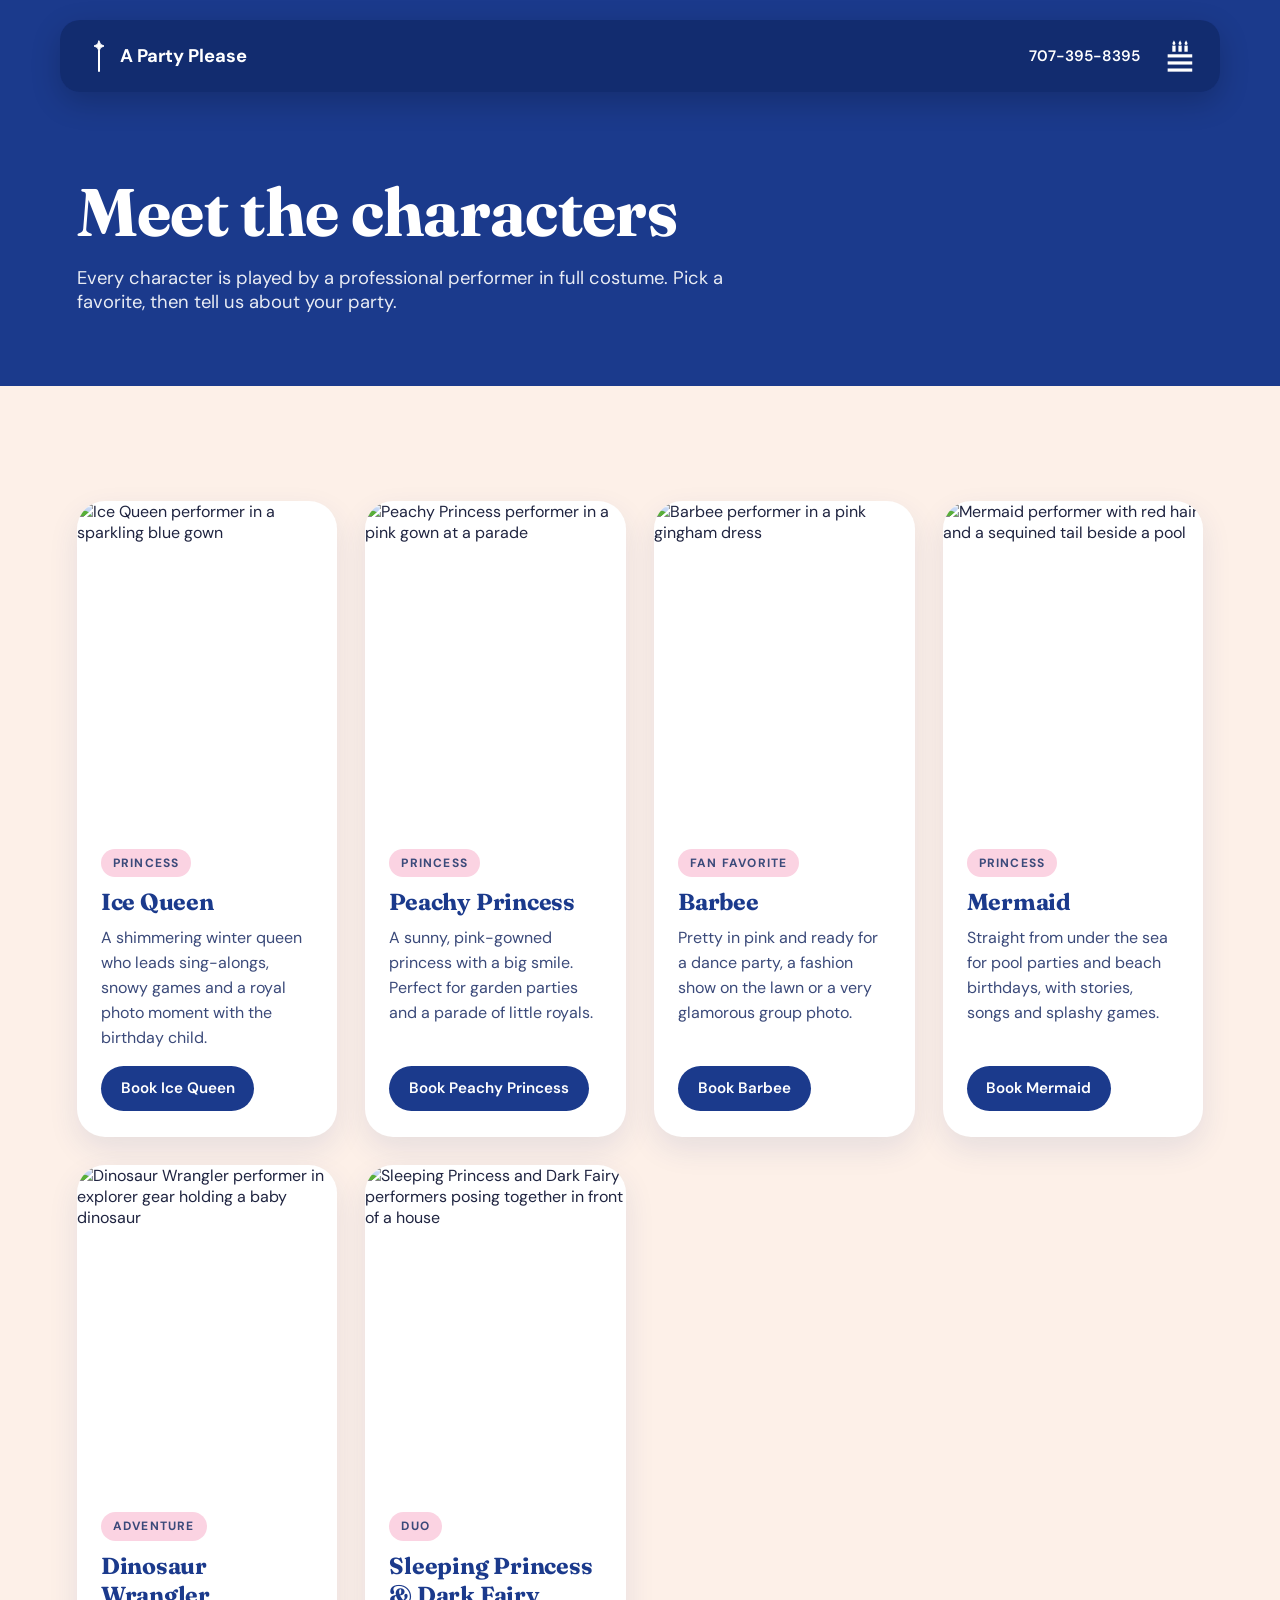
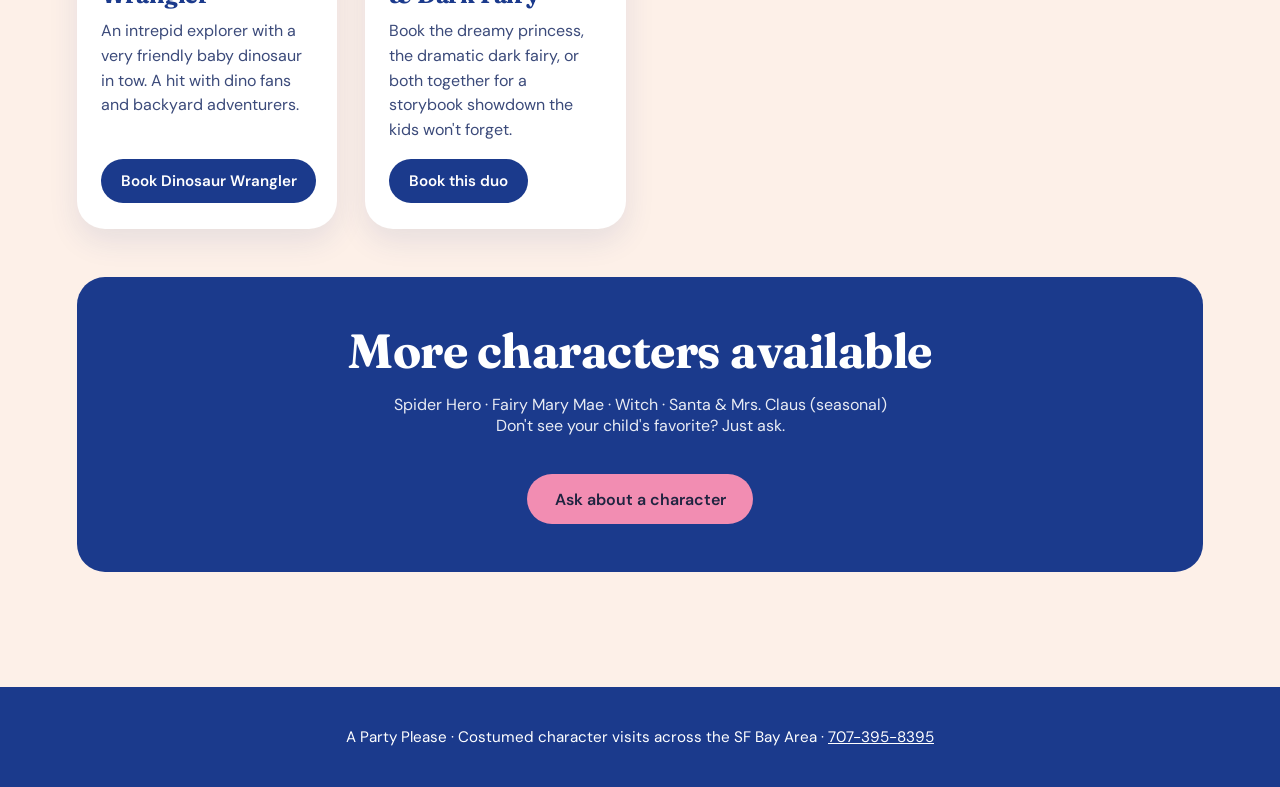
==== characters.html @ 885a1398 "Rename preview-characters.html to characters.html" ====
<!doctype html><html lang="en"><head><meta charset="utf-8"><meta name="viewport" content="width=device-width,initial-scale=1">
<title>A Party Please — Characters (preview)</title>
<link rel="preconnect" href="https://fonts.googleapis.com"><link rel="preconnect" href="https://fonts.gstatic.com" crossorigin>
<link href="https://fonts.googleapis.com/css2?family=DM+Sans:wght@400;500;600;700&family=Fraunces:ital,opsz,wght@0,9..144,600;0,9..144,700;1,9..144,600&display=swap" rel="stylesheet">
<style>
*,*::before,*::after{box-sizing:border-box}
body{margin:0;font-family:"DM Sans",system-ui,sans-serif;color:#1f2440;background:#FDF0E8;-webkit-font-smoothing:antialiased}
h1,h2,h3{font-family:"Fraunces",Georgia,serif;font-weight:700;letter-spacing:-.01em}
img{max-width:100%;height:auto}
a{color:inherit}
.has-text-align-center{text-align:center}
.alignwide{max-width:1200px;margin-left:auto;margin-right:auto}
.apl-section>*:not(.alignwide),.apl-page-hero>*{max-width:1200px;margin-left:auto;margin-right:auto}
.apl-section>.has-text-align-center{max-width:760px}
.wp-block-cover{position:relative;display:flex;overflow:hidden}
.wp-block-cover__image-background{position:absolute;inset:0;width:100%;height:100%;object-fit:cover;z-index:0}
.wp-block-cover__background{position:absolute;inset:0;z-index:1}
.wp-block-cover__inner-container{position:relative;z-index:2;width:100%}
.wp-block-columns{display:flex;flex-wrap:nowrap;gap:2em}
.wp-block-column{flex:1 1 0;min-width:0}
@media(max-width:781px){.wp-block-columns{flex-wrap:wrap}.wp-block-column{flex-basis:100%}}
.wp-block-buttons{display:flex;flex-wrap:wrap;gap:.6em}
.wp-block-button__link{display:inline-block}
figure{margin:0}
/* preview-only header, mimics the site's floating Extendable header */
.pv-header{position:fixed;top:20px;left:50%;transform:translateX(-50%);width:min(1160px,calc(100% - 32px));z-index:50;display:flex;align-items:center;gap:16px;padding:12px 16px 12px 28px;border-radius:20px;background:rgba(18,42,107,.86);backdrop-filter:blur(10px);color:#fff;box-shadow:0 10px 30px rgba(0,0,0,.2)}
.pv-logo{display:flex;align-items:center;gap:10px;font-weight:700;font-size:1.15rem;text-decoration:none;margin-right:auto}
.pv-phone{font-weight:600;text-decoration:none;font-size:.95rem}
@media(max-width:560px){.pv-phone{display:none}}
.wp-block-navigation__responsive-container-open{border:0;cursor:pointer;display:grid;place-items:center}
.wp-block-navigation__responsive-container{display:none;position:fixed;inset:0;z-index:100;padding:32px}
.wp-block-navigation__responsive-container.is-menu-open{display:flex;flex-direction:column;align-items:center;justify-content:center;gap:4px}
.wp-block-navigation-item__content{color:#fff;text-decoration:none}
.pv-close{position:absolute;top:28px;right:28px;background:none;border:0;color:#fff;font-size:2rem;cursor:pointer}
.pv-footer{background:#1B3A8C;color:#fff;padding:40px 24px;text-align:center;font-size:.95rem}
.pv-footer a{color:#fff}

/* =========================================================
   A Party Please — custom styles
   Paste into: Appearance → Editor → Styles (half-moon icon)
   → ⋮ menu → Additional CSS. Replace anything already there.
   ========================================================= */

:root {
  /* Six-color palette: navy + cream foundation, pink = party, gold = sparkle */
  --apl-navy: #1B3A8C;        /* brand: headings, primary buttons, strip, menu */
  --apl-navy-dark: #122A6B;   /* deep: header bar, footer, hero overlay */
  --apl-cream: #FDF0E8;       /* base background */
  --apl-blush: #FBD3E2;       /* soft: alternate sections, tags */
  --apl-pink: #F28DB2;        /* accent: Book buttons, hero italic, hover */
  --apl-gold: #FFC94D;        /* sparkle only: eyebrow, ✦ marks, focus ring */
  /* Text */
  --apl-ink: #1F2440;         /* dark text on pink buttons */
  --apl-text: #3B4A7A;        /* all body text */
  --apl-radius: 28px;
}

html { scroll-behavior: smooth; }
[id] { scroll-margin-top: 120px; }   /* anchors land below the floating header */

/* ---------- Header bar: deep navy instead of the theme's brown-black glass ---------- */
header .ext-header-glass,
header .ext-header--dark {
  background-color: rgba(18, 42, 107, .86) !important;
}

/* ---------- Cake hamburger menu (simple white cake: 3 candles + 3 bars) ---------- */
.wp-block-navigation__responsive-container-open {
  width: 48px;
  height: 48px;
  padding: 0;
  border-radius: 14px;
  background: url("data:image/svg+xml,%3Csvg xmlns='http://www.w3.org/2000/svg' viewBox='100 58 230 278' fill='%23fff'%3E%3Cpath d='M165.5 68C169.5 78 177.5 86 177.5 95A12 12 0 0 1 153.5 95C153.5 86 161.5 78 165.5 68Z'/%3E%3Cpath d='M215.5 68C219.5 78 227.5 86 227.5 95A12 12 0 0 1 203.5 95C203.5 86 211.5 78 215.5 68Z'/%3E%3Cpath d='M264.5 68C268.5 78 276.5 86 276.5 95A12 12 0 0 1 252.5 95C252.5 86 260.5 78 264.5 68Z'/%3E%3Crect x='152' y='112' width='27' height='50'/%3E%3Crect x='202' y='112' width='27' height='50'/%3E%3Crect x='251' y='112' width='27' height='50'/%3E%3Crect x='114' y='183' width='201' height='26'/%3E%3Crect x='114' y='241' width='201' height='26'/%3E%3Crect x='114' y='299' width='201' height='26'/%3E%3C/svg%3E") center / 34px 34px no-repeat;
  transition: transform .2s ease;
}
.wp-block-navigation__responsive-container-open svg { opacity: 0; }
.wp-block-navigation__responsive-container-open:hover,
.wp-block-navigation__responsive-container-open:focus-visible { transform: rotate(-6deg) scale(1.08); }
.wp-block-navigation__responsive-container-open:focus-visible { outline: 2px solid var(--apl-gold); outline-offset: 3px; }

/* Full-screen menu once the cake is tapped */
.wp-block-navigation__responsive-container.is-menu-open {
  background: var(--apl-navy) !important;
  color: #fff !important;
}
.wp-block-navigation__responsive-container.is-menu-open .wp-block-navigation-item__content {
  font-size: clamp(1.6rem, 5vw, 2.4rem);
  font-weight: 700;
  padding: .3em 0;
}
.wp-block-navigation__responsive-container.is-menu-open .wp-block-navigation-item__content:hover { color: var(--apl-gold); }

/* ---------- Buttons ---------- */
.apl-btn .wp-block-button__link,
.apl-btn-ghost .wp-block-button__link {
  border-radius: 999px;
  padding: .9em 1.7em;
  font-weight: 600;
  text-decoration: none;
  transition: transform .15s ease, background-color .15s ease;
}
.apl-btn .wp-block-button__link { background: var(--apl-pink); color: var(--apl-ink); }
.apl-btn .wp-block-button__link:hover { background: #f7a8c4; transform: translateY(-2px); }
.apl-btn-ghost .wp-block-button__link { background: transparent; color: #fff; border: 2px solid rgba(255,255,255,.85); }
.apl-btn-ghost .wp-block-button__link:hover { background: rgba(255,255,255,.14); transform: translateY(-2px); }
.apl-btn--navy .wp-block-button__link { background: var(--apl-navy); color: #fff; }
.apl-btn--navy .wp-block-button__link:hover { background: var(--apl-navy-dark); }
.apl-btn--navy .wp-block-button__link:focus-visible,
.apl-btn .wp-block-button__link:focus-visible { outline: 2px solid var(--apl-gold); outline-offset: 3px; }

/* ---------- Hero: Ice Queen photo behind the landing text ---------- */
.wp-block-cover.apl-hero {
  min-height: 100vh;
  min-height: 100svh;
  padding: 150px clamp(20px, 6vw, 88px) 72px;
  align-items: flex-end;
}
.wp-block-cover.apl-hero .wp-block-cover__image-background { object-position: 62% 22%; }
.wp-block-cover.apl-hero .wp-block-cover__background {
  opacity: 1 !important;
  background: linear-gradient(100deg, rgba(18,42,107,.88) 0%, rgba(18,42,107,.62) 38%, rgba(18,42,107,.05) 72%),
              linear-gradient(0deg, rgba(18,42,107,.55) 0%, rgba(18,42,107,0) 45%) !important;
}
.apl-hero .wp-block-cover__inner-container { max-width: 620px; margin: 0 !important; color: #fff; }
.apl-hero .apl-eyebrow {
  display: inline-block;
  font-size: .85rem;
  font-weight: 700;
  letter-spacing: .14em;
  text-transform: uppercase;
  color: var(--apl-gold);
  margin: 0 0 1rem;
}
.apl-hero h1 {
  color: #fff;
  font-size: clamp(2.5rem, 6.4vw, 4.8rem);
  line-height: 1.02;
  margin: 0 0 1.2rem;
  text-wrap: balance;
}
.apl-hero h1 em { font-style: italic; color: var(--apl-pink); }
.apl-hero p.apl-lede { font-size: clamp(1.05rem, 1.6vw, 1.25rem); line-height: 1.55; color: rgba(255,255,255,.92); max-width: 34em; margin: 0 0 2rem; }
.apl-hero .wp-block-buttons { gap: 12px; }

@media (max-width: 700px) {
  .wp-block-cover.apl-hero { padding-top: 120px; }
  .wp-block-cover.apl-hero .wp-block-cover__image-background { object-position: 60% 15%; }
  .wp-block-cover.apl-hero .wp-block-cover__background {
    background: linear-gradient(0deg, rgba(18,42,107,.94) 0%, rgba(18,42,107,.7) 42%, rgba(18,42,107,.05) 75%) !important;
  }
}

/* ---------- Trust strip ---------- */
.apl-strip { background: var(--apl-navy); color: #fff; padding: 22px clamp(20px, 6vw, 88px) !important; margin-top: 0 !important; }
.apl-strip .wp-block-columns { margin: 0; gap: 12px 32px; }
.apl-strip p { margin: 0; font-weight: 600; font-size: .98rem; text-align: center; }
.apl-strip p::before { content: "✦ "; color: var(--apl-gold); }

/* ---------- Generic sections ---------- */
.apl-section { padding: clamp(64px, 9vw, 120px) clamp(20px, 6vw, 88px) !important; margin-top: 0 !important; }
.apl-section--cream { background: var(--apl-cream); }
.apl-section--peach,
.apl-section--blush { background: var(--apl-blush); }   /* --peach kept as an alias so existing pages still work */
.apl-section h2 { color: var(--apl-navy); font-size: clamp(2rem, 4vw, 3rem); line-height: 1.1; margin: 0 0 .6rem; }
.apl-section .apl-sub { color: var(--apl-text); font-size: 1.1rem; max-width: 40em; margin: 0 auto 2.6rem; }

/* ---------- Featured characters (home) ---------- */
.apl-featured.wp-block-columns { gap: 20px; }
.apl-featured .wp-block-image { margin: 0; }
.apl-featured .wp-block-image img {
  width: 100%;
  aspect-ratio: 3 / 4;
  object-fit: cover;
  border-radius: var(--apl-radius);
  box-shadow: 0 12px 30px rgba(27,58,140,.14);
  transition: transform .25s ease;
}
.apl-featured .wp-block-image a:hover img { transform: translateY(-6px) rotate(-1deg); }
.apl-featured figcaption { text-align: center; font-weight: 700; color: var(--apl-navy); margin-top: .7rem; font-size: 1.05rem; }

/* ---------- How it works ---------- */
.apl-steps.wp-block-columns { gap: 20px; }
.apl-step {
  background: #fff;
  border-top: 5px solid var(--apl-pink);
  border-radius: var(--apl-radius);
  padding: 32px 28px !important;
  box-shadow: 0 12px 30px rgba(27,58,140,.08);
}
.apl-step .apl-num {
  width: 46px; height: 46px; border-radius: 50%;
  display: grid; place-items: center;
  background: var(--apl-navy); color: #fff; font-weight: 700; font-size: 1.1rem;
  margin: 0 0 1rem;
}
.apl-step h3 { color: var(--apl-navy); font-size: 1.35rem; margin: 0 0 .5rem; }
.apl-step p { margin: 0; color: var(--apl-text); line-height: 1.55; }

/* ---------- Booking section ---------- */
.apl-book-card { background: #fff; border-radius: var(--apl-radius); padding: clamp(28px, 5vw, 56px) !important; max-width: 760px; margin-left: auto !important; margin-right: auto !important; box-shadow: 0 16px 40px rgba(27,58,140,.1); }
.apl-book-card .wpforms-container { margin: 0; }
.apl-contact-line { text-align: center; color: var(--apl-text); }
.apl-contact-line a { color: var(--apl-navy); font-weight: 700; }

/* ---------- Characters page ---------- */
.apl-page-hero { background: var(--apl-navy); color: #fff; padding: 170px clamp(20px, 6vw, 88px) 72px !important; margin-top: 0 !important; }
.apl-page-hero h1 { color: #fff; font-size: clamp(2.4rem, 6vw, 4.2rem); margin: 0 0 .8rem; }
.apl-page-hero p { color: rgba(255,255,255,.9); font-size: 1.15rem; max-width: 36em; margin: 0; }

.apl-chars.wp-block-group { display: grid !important; grid-template-columns: repeat(auto-fill, minmax(260px, 1fr)); gap: 28px; }
.apl-chars > * { margin: 0 !important; }
.apl-card { background: #fff; border-radius: var(--apl-radius); overflow: hidden; box-shadow: 0 12px 30px rgba(27,58,140,.1); display: flex; flex-direction: column; padding: 0 !important; }
.apl-card .wp-block-image { margin: 0; }
.apl-card .wp-block-image img { width: 100%; aspect-ratio: 4 / 5; object-fit: cover; display: block; }
.apl-card-body { padding: 22px 24px 26px !important; display: flex; flex-direction: column; gap: 10px; flex: 1; }
.apl-card-body > * { margin: 0 !important; }
.apl-card h3 { color: var(--apl-navy); font-size: 1.45rem; }
.apl-card p { color: var(--apl-text); line-height: 1.55; }
.apl-card .wp-block-buttons { margin-top: auto !important; padding-top: 6px; }

/* One tag style for every category; the word itself tells them apart */
.apl-tag { display: inline-block; align-self: flex-start; font-size: .75rem !important; font-weight: 700; letter-spacing: .1em; text-transform: uppercase; padding: 5px 12px; border-radius: 999px; background: var(--apl-blush); color: var(--apl-navy); }

.apl-more { background: var(--apl-navy); color: #fff; border-radius: var(--apl-radius); padding: clamp(28px, 5vw, 48px) !important; text-align: center; }
.apl-more h2 { color: #fff; }
.apl-more p { color: rgba(255,255,255,.9); }

/* Respect reduced-motion settings */
@media (prefers-reduced-motion: reduce) {
  * { transition: none !important; animation: none !important; scroll-behavior: auto !important; }
}

/* ---------- Small-screen tweaks ---------- */
.apl-btns-center { justify-content: center; margin-top: 2.4rem; }
@media (max-width: 781px) {
  .apl-featured.wp-block-columns { flex-wrap: wrap !important; }
  .apl-featured .wp-block-column { flex-basis: calc(50% - 10px) !important; flex-grow: 0; }
  .apl-strip .wp-block-column { flex-basis: 100% !important; }
}
.apl-card .wp-block-button__link { white-space: nowrap; padding: .8em 1.3em; font-size: .95rem; }
.apl-more { margin-top: 48px !important; }
</style></head><body>
<header class="pv-header"><a class="pv-logo" href="preview-home.html"><svg width="22" height="34" viewBox="0 0 22 34" fill="none" stroke="#fff" stroke-width="2" stroke-linecap="round"><path d="M11 12v20"/><path d="M11 2l1.6 3.4L16 7l-3.4 1.6L11 12 9.4 8.6 6 7l3.4-1.6z" fill="#fff" stroke-width="1"/></svg>A Party Please</a><a class="pv-phone" href="tel:+17073958395">707-395-8395</a>
<button class="wp-block-navigation__responsive-container-open" aria-label="Open menu" onclick="document.getElementById('menu').classList.add('is-menu-open')"><svg width="24" height="24" viewBox="0 0 24 24"></svg></button></header>
<div id="menu" class="wp-block-navigation__responsive-container" role="dialog" aria-label="Menu"><button class="pv-close" aria-label="Close menu" onclick="document.getElementById('menu').classList.remove('is-menu-open')">✕</button>
<a class="wp-block-navigation-item__content" href="preview-home.html">Home</a><a class="wp-block-navigation-item__content" href="preview-characters.html">Characters</a><a class="wp-block-navigation-item__content" href="preview-home.html#how-it-works">How It Works</a><a class="wp-block-navigation-item__content" href="preview-home.html#book">Book Now</a></div>
<main>
<!-- wp:group {"align":"full","className":"apl-page-hero","layout":{"type":"constrained"}} -->
<div class="wp-block-group alignfull apl-page-hero"><!-- wp:heading {"level":1,"align":"wide"} -->
<h1 class="wp-block-heading alignwide">Meet the characters</h1>
<!-- /wp:heading -->

<!-- wp:paragraph {"align":"left"} -->
<p class="has-text-align-left">Every character is played by a professional performer in full costume. Pick a favorite, then tell us about your party.</p>
<!-- /wp:paragraph --></div>
<!-- /wp:group -->

<!-- wp:group {"align":"full","className":"apl-section apl-section--cream","layout":{"type":"constrained"}} -->
<div class="wp-block-group alignfull apl-section apl-section--cream"><!-- wp:group {"align":"wide","className":"apl-chars"} -->
<div class="wp-block-group alignwide apl-chars"><!-- wp:group {"className":"apl-card"} -->
<div class="wp-block-group apl-card"><!-- wp:image {"sizeSlug":"large","linkDestination":"none"} -->
<figure class="wp-block-image size-large"><img src="https://apartyplease.com/wp-content/uploads/2026/09/0851F627-E769-412A-8A32-ADDC3B7867D4-731x1024.jpg" alt="Ice Queen performer in a sparkling blue gown"/></figure>
<!-- /wp:image -->

<!-- wp:group {"className":"apl-card-body"} -->
<div class="wp-block-group apl-card-body"><!-- wp:paragraph {"className":"apl-tag apl-tag--princess"} -->
<p class="apl-tag apl-tag--princess">Princess</p>
<!-- /wp:paragraph -->

<!-- wp:heading {"level":3} -->
<h3 class="wp-block-heading">Ice Queen</h3>
<!-- /wp:heading -->

<!-- wp:paragraph -->
<p>A shimmering winter queen who leads sing-alongs, snowy games and a royal photo moment with the birthday child.</p>
<!-- /wp:paragraph -->

<!-- wp:buttons -->
<div class="wp-block-buttons"><!-- wp:button {"className":"apl-btn apl-btn--navy"} -->
<div class="wp-block-button apl-btn apl-btn--navy"><a class="wp-block-button__link wp-element-button" href="preview-home.html#book">Book Ice Queen</a></div>
<!-- /wp:button --></div>
<!-- /wp:buttons --></div>
<!-- /wp:group --></div>
<!-- /wp:group -->
<!-- wp:group {"className":"apl-card"} -->
<div class="wp-block-group apl-card"><!-- wp:image {"sizeSlug":"large","linkDestination":"none"} -->
<figure class="wp-block-image size-large"><img src="https://apartyplease.com/wp-content/uploads/2026/09/Princess-Peach-parade-IMG_6211-1024x941.jpg" alt="Peachy Princess performer in a pink gown at a parade"/></figure>
<!-- /wp:image -->

<!-- wp:group {"className":"apl-card-body"} -->
<div class="wp-block-group apl-card-body"><!-- wp:paragraph {"className":"apl-tag apl-tag--princess"} -->
<p class="apl-tag apl-tag--princess">Princess</p>
<!-- /wp:paragraph -->

<!-- wp:heading {"level":3} -->
<h3 class="wp-block-heading">Peachy Princess</h3>
<!-- /wp:heading -->

<!-- wp:paragraph -->
<p>A sunny, pink-gowned princess with a big smile. Perfect for garden parties and a parade of little royals.</p>
<!-- /wp:paragraph -->

<!-- wp:buttons -->
<div class="wp-block-buttons"><!-- wp:button {"className":"apl-btn apl-btn--navy"} -->
<div class="wp-block-button apl-btn apl-btn--navy"><a class="wp-block-button__link wp-element-button" href="preview-home.html#book">Book Peachy Princess</a></div>
<!-- /wp:button --></div>
<!-- /wp:buttons --></div>
<!-- /wp:group --></div>
<!-- /wp:group -->
<!-- wp:group {"className":"apl-card"} -->
<div class="wp-block-group apl-card"><!-- wp:image {"sizeSlug":"large","linkDestination":"none"} -->
<figure class="wp-block-image size-large"><img src="https://apartyplease.com/wp-content/uploads/2026/09/img_20260920_0843482-edited-1024x1024.jpeg" alt="Barbee performer in a pink gingham dress"/></figure>
<!-- /wp:image -->

<!-- wp:group {"className":"apl-card-body"} -->
<div class="wp-block-group apl-card-body"><!-- wp:paragraph {"className":"apl-tag apl-tag--princess"} -->
<p class="apl-tag apl-tag--princess">Fan favorite</p>
<!-- /wp:paragraph -->

<!-- wp:heading {"level":3} -->
<h3 class="wp-block-heading">Barbee</h3>
<!-- /wp:heading -->

<!-- wp:paragraph -->
<p>Pretty in pink and ready for a dance party, a fashion show on the lawn or a very glamorous group photo.</p>
<!-- /wp:paragraph -->

<!-- wp:buttons -->
<div class="wp-block-buttons"><!-- wp:button {"className":"apl-btn apl-btn--navy"} -->
<div class="wp-block-button apl-btn apl-btn--navy"><a class="wp-block-button__link wp-element-button" href="preview-home.html#book">Book Barbee</a></div>
<!-- /wp:button --></div>
<!-- /wp:buttons --></div>
<!-- /wp:group --></div>
<!-- /wp:group -->
<!-- wp:group {"className":"apl-card"} -->
<div class="wp-block-group apl-card"><!-- wp:image {"sizeSlug":"large","linkDestination":"none"} -->
<figure class="wp-block-image size-large"><img src="https://apartyplease.com/wp-content/uploads/2026/09/Mermaid-IMG_1716.jpg" alt="Mermaid performer with red hair and a sequined tail beside a pool"/></figure>
<!-- /wp:image -->

<!-- wp:group {"className":"apl-card-body"} -->
<div class="wp-block-group apl-card-body"><!-- wp:paragraph {"className":"apl-tag apl-tag--princess"} -->
<p class="apl-tag apl-tag--princess">Princess</p>
<!-- /wp:paragraph -->

<!-- wp:heading {"level":3} -->
<h3 class="wp-block-heading">Mermaid</h3>
<!-- /wp:heading -->

<!-- wp:paragraph -->
<p>Straight from under the sea for pool parties and beach birthdays, with stories, songs and splashy games.</p>
<!-- /wp:paragraph -->

<!-- wp:buttons -->
<div class="wp-block-buttons"><!-- wp:button {"className":"apl-btn apl-btn--navy"} -->
<div class="wp-block-button apl-btn apl-btn--navy"><a class="wp-block-button__link wp-element-button" href="preview-home.html#book">Book Mermaid</a></div>
<!-- /wp:button --></div>
<!-- /wp:buttons --></div>
<!-- /wp:group --></div>
<!-- /wp:group -->
<!-- wp:group {"className":"apl-card"} -->
<div class="wp-block-group apl-card"><!-- wp:image {"sizeSlug":"large","linkDestination":"none"} -->
<figure class="wp-block-image size-large"><img src="https://apartyplease.com/wp-content/uploads/2026/09/Dinosaur-and-archeologist-C1D22B0B-053D-4C6A-A054-ECB842B725B3-edited-979x1024.jpeg" alt="Dinosaur Wrangler performer in explorer gear holding a baby dinosaur"/></figure>
<!-- /wp:image -->

<!-- wp:group {"className":"apl-card-body"} -->
<div class="wp-block-group apl-card-body"><!-- wp:paragraph {"className":"apl-tag apl-tag--adventure"} -->
<p class="apl-tag apl-tag--adventure">Adventure</p>
<!-- /wp:paragraph -->

<!-- wp:heading {"level":3} -->
<h3 class="wp-block-heading">Dinosaur Wrangler</h3>
<!-- /wp:heading -->

<!-- wp:paragraph -->
<p>An intrepid explorer with a very friendly baby dinosaur in tow. A hit with dino fans and backyard adventurers.</p>
<!-- /wp:paragraph -->

<!-- wp:buttons -->
<div class="wp-block-buttons"><!-- wp:button {"className":"apl-btn apl-btn--navy"} -->
<div class="wp-block-button apl-btn apl-btn--navy"><a class="wp-block-button__link wp-element-button" href="preview-home.html#book">Book Dinosaur Wrangler</a></div>
<!-- /wp:button --></div>
<!-- /wp:buttons --></div>
<!-- /wp:group --></div>
<!-- /wp:group -->
<!-- wp:group {"className":"apl-card"} -->
<div class="wp-block-group apl-card"><!-- wp:image {"sizeSlug":"large","linkDestination":"none"} -->
<figure class="wp-block-image size-large"><img src="https://apartyplease.com/wp-content/uploads/2026/09/aurora-and-maleficent-edited-1024x922.png" alt="Sleeping Princess and Dark Fairy performers posing together in front of a house"/></figure>
<!-- /wp:image -->

<!-- wp:group {"className":"apl-card-body"} -->
<div class="wp-block-group apl-card-body"><!-- wp:paragraph {"className":"apl-tag apl-tag--villain"} -->
<p class="apl-tag apl-tag--villain">Duo</p>
<!-- /wp:paragraph -->

<!-- wp:heading {"level":3} -->
<h3 class="wp-block-heading">Sleeping Princess &amp; Dark Fairy</h3>
<!-- /wp:heading -->

<!-- wp:paragraph -->
<p>Book the dreamy princess, the dramatic dark fairy, or both together for a storybook showdown the kids won't forget.</p>
<!-- /wp:paragraph -->

<!-- wp:buttons -->
<div class="wp-block-buttons"><!-- wp:button {"className":"apl-btn apl-btn--navy"} -->
<div class="wp-block-button apl-btn apl-btn--navy"><a class="wp-block-button__link wp-element-button" href="preview-home.html#book">Book this duo</a></div>
<!-- /wp:button --></div>
<!-- /wp:buttons --></div>
<!-- /wp:group --></div>
<!-- /wp:group -->
</div>
<!-- /wp:group -->

<!-- wp:group {"align":"wide","className":"apl-more","layout":{"type":"constrained"}} -->
<div class="wp-block-group alignwide apl-more"><!-- wp:heading {"textAlign":"center"} -->
<h2 class="wp-block-heading has-text-align-center">More characters available</h2>
<!-- /wp:heading -->

<!-- wp:paragraph {"align":"center"} -->
<p class="has-text-align-center">Spider Hero · Fairy Mary Mae · Witch · Santa &amp; Mrs. Claus (seasonal)<br>Don't see your child's favorite? Just ask.</p>
<!-- /wp:paragraph -->

<!-- wp:buttons {"className":"apl-btns-center","layout":{"type":"flex","justifyContent":"center"}} -->
<div class="wp-block-buttons apl-btns-center"><!-- wp:button {"className":"apl-btn"} -->
<div class="wp-block-button apl-btn"><a class="wp-block-button__link wp-element-button" href="preview-home.html#book">Ask about a character</a></div>
<!-- /wp:button --></div>
<!-- /wp:buttons --></div>
<!-- /wp:group --></div>
<!-- /wp:group -->

</main>
<footer class="pv-footer">A Party Please · Costumed character visits across the SF Bay Area · <a href="tel:+17073958395">707-395-8395</a></footer>
<script>document.querySelectorAll('#menu a').forEach(a=>a.addEventListener('click',()=>document.getElementById('menu').classList.remove('is-menu-open')))</script>
</body></html>
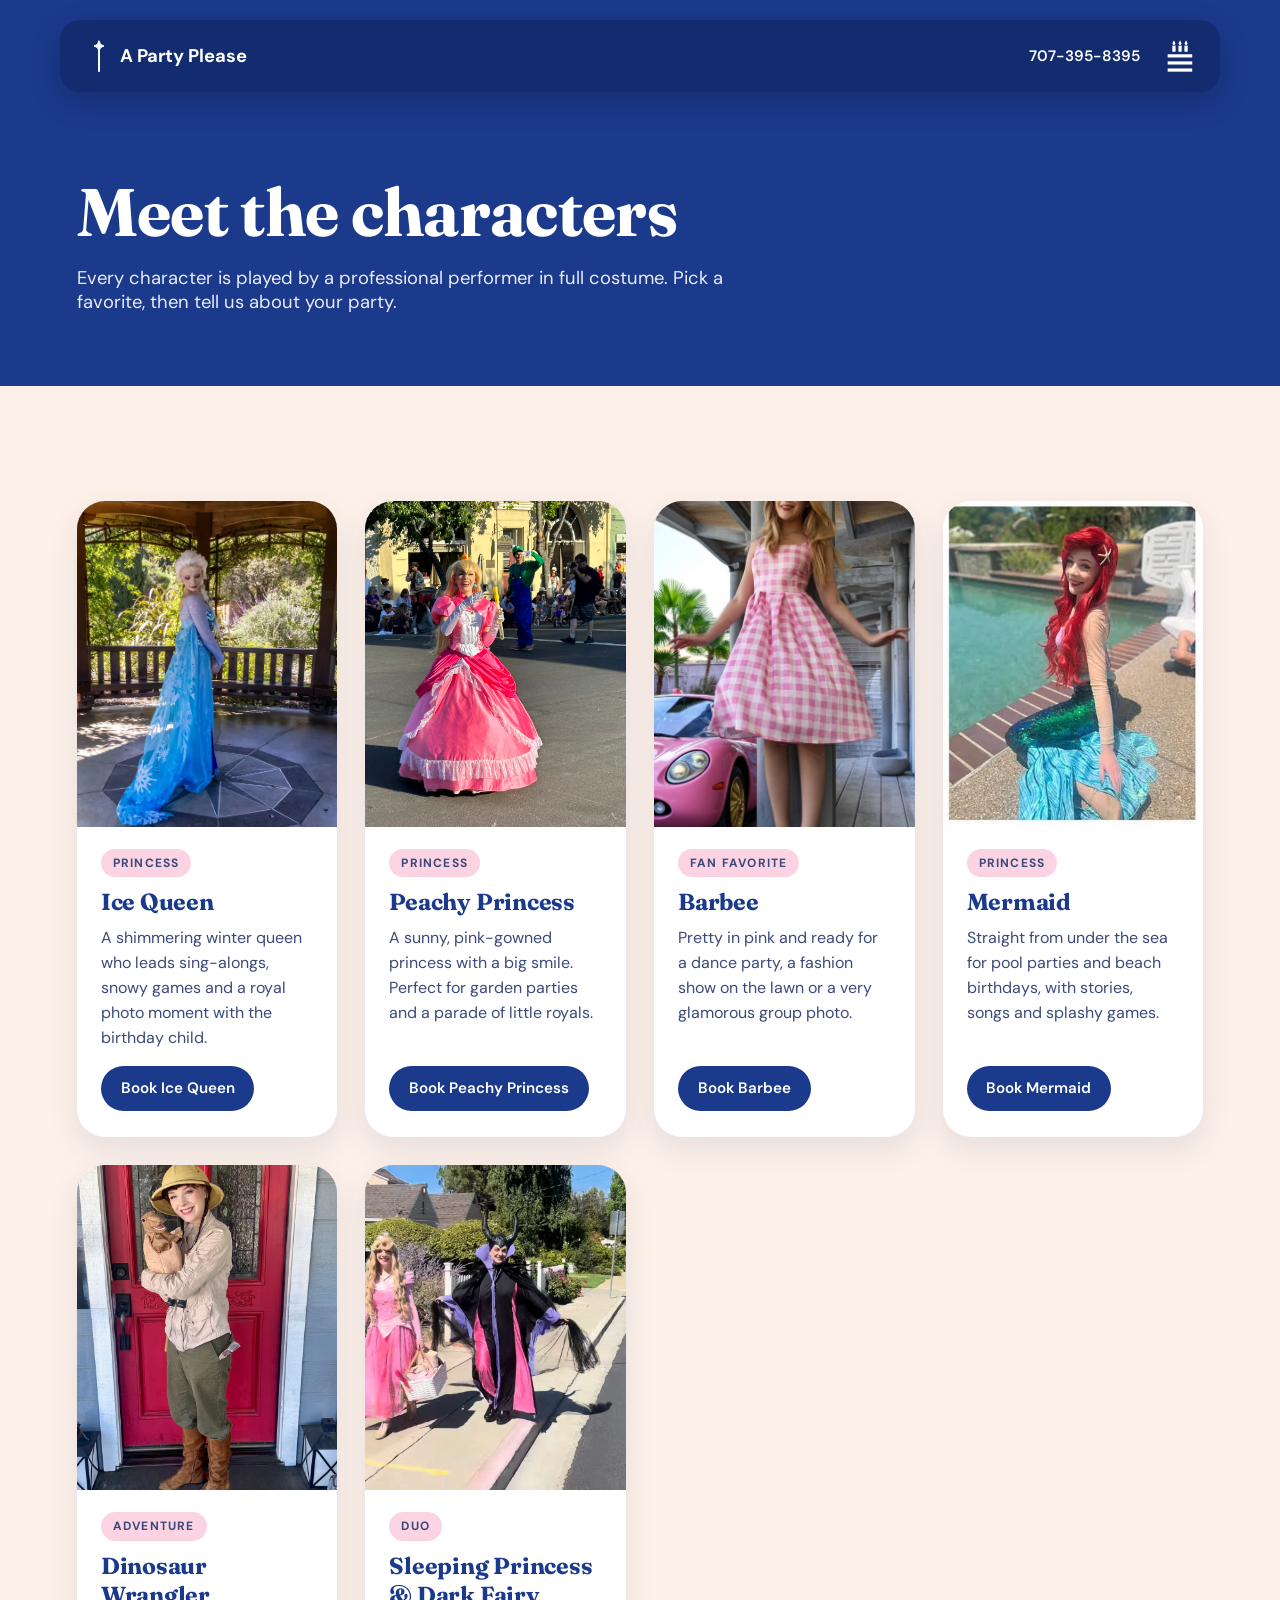
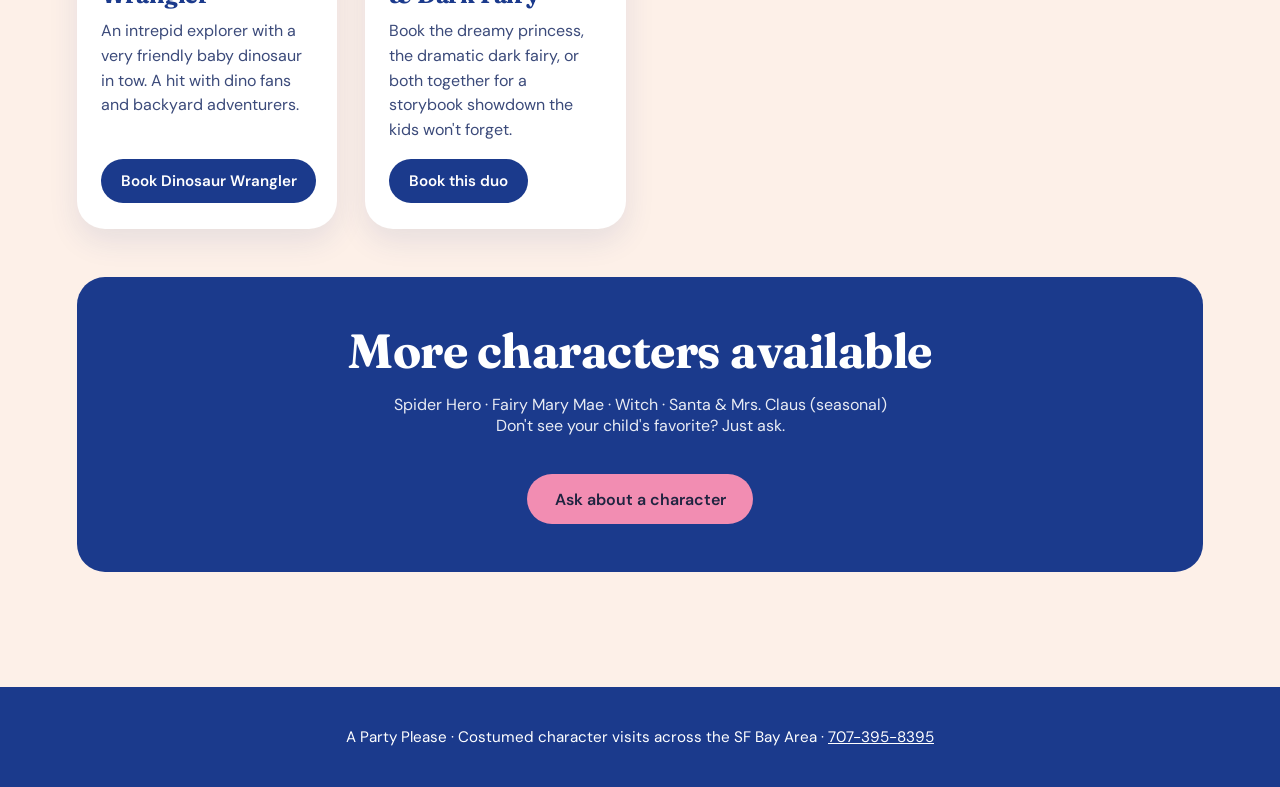
==== commit 434bd3c2: "Use local images on Characters page" ====
--- a/characters.html
+++ b/characters.html
@@ -1,5 +1,5 @@
 <!doctype html><html lang="en"><head><meta charset="utf-8"><meta name="viewport" content="width=device-width,initial-scale=1">
-<title>A Party Please — Characters (preview)</title>
+<title>A Party Please — Characters</title>
 <link rel="preconnect" href="https://fonts.googleapis.com"><link rel="preconnect" href="https://fonts.gstatic.com" crossorigin>
 <link href="https://fonts.googleapis.com/css2?family=DM+Sans:wght@400;500;600;700&family=Fraunces:ital,opsz,wght@0,9..144,600;0,9..144,700;1,9..144,600&display=swap" rel="stylesheet">
 <style>
@@ -240,10 +240,10 @@
 .apl-card .wp-block-button__link { white-space: nowrap; padding: .8em 1.3em; font-size: .95rem; }
 .apl-more { margin-top: 48px !important; }
 </style></head><body>
-<header class="pv-header"><a class="pv-logo" href="preview-home.html"><svg width="22" height="34" viewBox="0 0 22 34" fill="none" stroke="#fff" stroke-width="2" stroke-linecap="round"><path d="M11 12v20"/><path d="M11 2l1.6 3.4L16 7l-3.4 1.6L11 12 9.4 8.6 6 7l3.4-1.6z" fill="#fff" stroke-width="1"/></svg>A Party Please</a><a class="pv-phone" href="tel:+17073958395">707-395-8395</a>
+<header class="pv-header"><a class="pv-logo" href="index.html"><svg width="22" height="34" viewBox="0 0 22 34" fill="none" stroke="#fff" stroke-width="2" stroke-linecap="round"><path d="M11 12v20"/><path d="M11 2l1.6 3.4L16 7l-3.4 1.6L11 12 9.4 8.6 6 7l3.4-1.6z" fill="#fff" stroke-width="1"/></svg>A Party Please</a><a class="pv-phone" href="tel:+17073958395">707-395-8395</a>
 <button class="wp-block-navigation__responsive-container-open" aria-label="Open menu" onclick="document.getElementById('menu').classList.add('is-menu-open')"><svg width="24" height="24" viewBox="0 0 24 24"></svg></button></header>
 <div id="menu" class="wp-block-navigation__responsive-container" role="dialog" aria-label="Menu"><button class="pv-close" aria-label="Close menu" onclick="document.getElementById('menu').classList.remove('is-menu-open')">✕</button>
-<a class="wp-block-navigation-item__content" href="preview-home.html">Home</a><a class="wp-block-navigation-item__content" href="preview-characters.html">Characters</a><a class="wp-block-navigation-item__content" href="preview-home.html#how-it-works">How It Works</a><a class="wp-block-navigation-item__content" href="preview-home.html#book">Book Now</a></div>
+<a class="wp-block-navigation-item__content" href="index.html">Home</a><a class="wp-block-navigation-item__content" href="characters.html">Characters</a><a class="wp-block-navigation-item__content" href="index.html#how-it-works">How It Works</a><a class="wp-block-navigation-item__content" href="index.html#book">Book Now</a></div>
 <main>
 <!-- wp:group {"align":"full","className":"apl-page-hero","layout":{"type":"constrained"}} -->
 <div class="wp-block-group alignfull apl-page-hero"><!-- wp:heading {"level":1,"align":"wide"} -->
@@ -259,7 +259,7 @@
 <div class="wp-block-group alignfull apl-section apl-section--cream"><!-- wp:group {"align":"wide","className":"apl-chars"} -->
 <div class="wp-block-group alignwide apl-chars"><!-- wp:group {"className":"apl-card"} -->
 <div class="wp-block-group apl-card"><!-- wp:image {"sizeSlug":"large","linkDestination":"none"} -->
-<figure class="wp-block-image size-large"><img src="https://apartyplease.com/wp-content/uploads/2026/09/0851F627-E769-412A-8A32-ADDC3B7867D4-731x1024.jpg" alt="Ice Queen performer in a sparkling blue gown"/></figure>
+<figure class="wp-block-image size-large"><img src="images/0851F627-E769-412A-8A32-ADDC3B7867D4.JPG" alt="Ice Queen performer in a sparkling blue gown"/></figure>
 <!-- /wp:image -->
 
 <!-- wp:group {"className":"apl-card-body"} -->
@@ -277,14 +277,14 @@
 
 <!-- wp:buttons -->
 <div class="wp-block-buttons"><!-- wp:button {"className":"apl-btn apl-btn--navy"} -->
-<div class="wp-block-button apl-btn apl-btn--navy"><a class="wp-block-button__link wp-element-button" href="preview-home.html#book">Book Ice Queen</a></div>
+<div class="wp-block-button apl-btn apl-btn--navy"><a class="wp-block-button__link wp-element-button" href="index.html#book">Book Ice Queen</a></div>
 <!-- /wp:button --></div>
 <!-- /wp:buttons --></div>
 <!-- /wp:group --></div>
 <!-- /wp:group -->
 <!-- wp:group {"className":"apl-card"} -->
 <div class="wp-block-group apl-card"><!-- wp:image {"sizeSlug":"large","linkDestination":"none"} -->
-<figure class="wp-block-image size-large"><img src="https://apartyplease.com/wp-content/uploads/2026/09/Princess-Peach-parade-IMG_6211-1024x941.jpg" alt="Peachy Princess performer in a pink gown at a parade"/></figure>
+<figure class="wp-block-image size-large"><img src="images/Princess%20Peach%20-%20parade%20-IMG_6211.jpg" alt="Peachy Princess performer in a pink gown at a parade"/></figure>
 <!-- /wp:image -->
 
 <!-- wp:group {"className":"apl-card-body"} -->
@@ -302,14 +302,14 @@
 
 <!-- wp:buttons -->
 <div class="wp-block-buttons"><!-- wp:button {"className":"apl-btn apl-btn--navy"} -->
-<div class="wp-block-button apl-btn apl-btn--navy"><a class="wp-block-button__link wp-element-button" href="preview-home.html#book">Book Peachy Princess</a></div>
+<div class="wp-block-button apl-btn apl-btn--navy"><a class="wp-block-button__link wp-element-button" href="index.html#book">Book Peachy Princess</a></div>
 <!-- /wp:button --></div>
 <!-- /wp:buttons --></div>
 <!-- /wp:group --></div>
 <!-- /wp:group -->
 <!-- wp:group {"className":"apl-card"} -->
 <div class="wp-block-group apl-card"><!-- wp:image {"sizeSlug":"large","linkDestination":"none"} -->
-<figure class="wp-block-image size-large"><img src="https://apartyplease.com/wp-content/uploads/2026/09/img_20260920_0843482-edited-1024x1024.jpeg" alt="Barbee performer in a pink gingham dress"/></figure>
+<figure class="wp-block-image size-large"><img src="images/IMG_20260920_084348~2.jpg" alt="Barbee performer in a pink gingham dress"/></figure>
 <!-- /wp:image -->
 
 <!-- wp:group {"className":"apl-card-body"} -->
@@ -327,14 +327,14 @@
 
 <!-- wp:buttons -->
 <div class="wp-block-buttons"><!-- wp:button {"className":"apl-btn apl-btn--navy"} -->
-<div class="wp-block-button apl-btn apl-btn--navy"><a class="wp-block-button__link wp-element-button" href="preview-home.html#book">Book Barbee</a></div>
+<div class="wp-block-button apl-btn apl-btn--navy"><a class="wp-block-button__link wp-element-button" href="index.html#book">Book Barbee</a></div>
 <!-- /wp:button --></div>
 <!-- /wp:buttons --></div>
 <!-- /wp:group --></div>
 <!-- /wp:group -->
 <!-- wp:group {"className":"apl-card"} -->
 <div class="wp-block-group apl-card"><!-- wp:image {"sizeSlug":"large","linkDestination":"none"} -->
-<figure class="wp-block-image size-large"><img src="https://apartyplease.com/wp-content/uploads/2026/09/Mermaid-IMG_1716.jpg" alt="Mermaid performer with red hair and a sequined tail beside a pool"/></figure>
+<figure class="wp-block-image size-large"><img src="images/Mermaid%20-%20IMG_1716.jpg" alt="Mermaid performer with red hair and a sequined tail beside a pool"/></figure>
 <!-- /wp:image -->
 
 <!-- wp:group {"className":"apl-card-body"} -->
@@ -352,14 +352,14 @@
 
 <!-- wp:buttons -->
 <div class="wp-block-buttons"><!-- wp:button {"className":"apl-btn apl-btn--navy"} -->
-<div class="wp-block-button apl-btn apl-btn--navy"><a class="wp-block-button__link wp-element-button" href="preview-home.html#book">Book Mermaid</a></div>
+<div class="wp-block-button apl-btn apl-btn--navy"><a class="wp-block-button__link wp-element-button" href="index.html#book">Book Mermaid</a></div>
 <!-- /wp:button --></div>
 <!-- /wp:buttons --></div>
 <!-- /wp:group --></div>
 <!-- /wp:group -->
 <!-- wp:group {"className":"apl-card"} -->
 <div class="wp-block-group apl-card"><!-- wp:image {"sizeSlug":"large","linkDestination":"none"} -->
-<figure class="wp-block-image size-large"><img src="https://apartyplease.com/wp-content/uploads/2026/09/Dinosaur-and-archeologist-C1D22B0B-053D-4C6A-A054-ECB842B725B3-edited-979x1024.jpeg" alt="Dinosaur Wrangler performer in explorer gear holding a baby dinosaur"/></figure>
+<figure class="wp-block-image size-large"><img src="images/Dinosaur%20and%20archeologist%20C1D22B0B-053D-4C6A-A054-ECB842B725B3.jpeg" alt="Dinosaur Wrangler performer in explorer gear holding a baby dinosaur"/></figure>
 <!-- /wp:image -->
 
 <!-- wp:group {"className":"apl-card-body"} -->
@@ -377,14 +377,14 @@
 
 <!-- wp:buttons -->
 <div class="wp-block-buttons"><!-- wp:button {"className":"apl-btn apl-btn--navy"} -->
-<div class="wp-block-button apl-btn apl-btn--navy"><a class="wp-block-button__link wp-element-button" href="preview-home.html#book">Book Dinosaur Wrangler</a></div>
+<div class="wp-block-button apl-btn apl-btn--navy"><a class="wp-block-button__link wp-element-button" href="index.html#book">Book Dinosaur Wrangler</a></div>
 <!-- /wp:button --></div>
 <!-- /wp:buttons --></div>
 <!-- /wp:group --></div>
 <!-- /wp:group -->
 <!-- wp:group {"className":"apl-card"} -->
 <div class="wp-block-group apl-card"><!-- wp:image {"sizeSlug":"large","linkDestination":"none"} -->
-<figure class="wp-block-image size-large"><img src="https://apartyplease.com/wp-content/uploads/2026/09/aurora-and-maleficent-edited-1024x922.png" alt="Sleeping Princess and Dark Fairy performers posing together in front of a house"/></figure>
+<figure class="wp-block-image size-large"><img src="images/aurora%20and%20maleficent.png" alt="Sleeping Princess and Dark Fairy performers posing together in front of a house"/></figure>
 <!-- /wp:image -->
 
 <!-- wp:group {"className":"apl-card-body"} -->
@@ -402,7 +402,7 @@
 
 <!-- wp:buttons -->
 <div class="wp-block-buttons"><!-- wp:button {"className":"apl-btn apl-btn--navy"} -->
-<div class="wp-block-button apl-btn apl-btn--navy"><a class="wp-block-button__link wp-element-button" href="preview-home.html#book">Book this duo</a></div>
+<div class="wp-block-button apl-btn apl-btn--navy"><a class="wp-block-button__link wp-element-button" href="index.html#book">Book this duo</a></div>
 <!-- /wp:button --></div>
 <!-- /wp:buttons --></div>
 <!-- /wp:group --></div>
@@ -421,7 +421,7 @@
 
 <!-- wp:buttons {"className":"apl-btns-center","layout":{"type":"flex","justifyContent":"center"}} -->
 <div class="wp-block-buttons apl-btns-center"><!-- wp:button {"className":"apl-btn"} -->
-<div class="wp-block-button apl-btn"><a class="wp-block-button__link wp-element-button" href="preview-home.html#book">Ask about a character</a></div>
+<div class="wp-block-button apl-btn"><a class="wp-block-button__link wp-element-button" href="index.html#book">Ask about a character</a></div>
 <!-- /wp:button --></div>
 <!-- /wp:buttons --></div>
 <!-- /wp:group --></div>
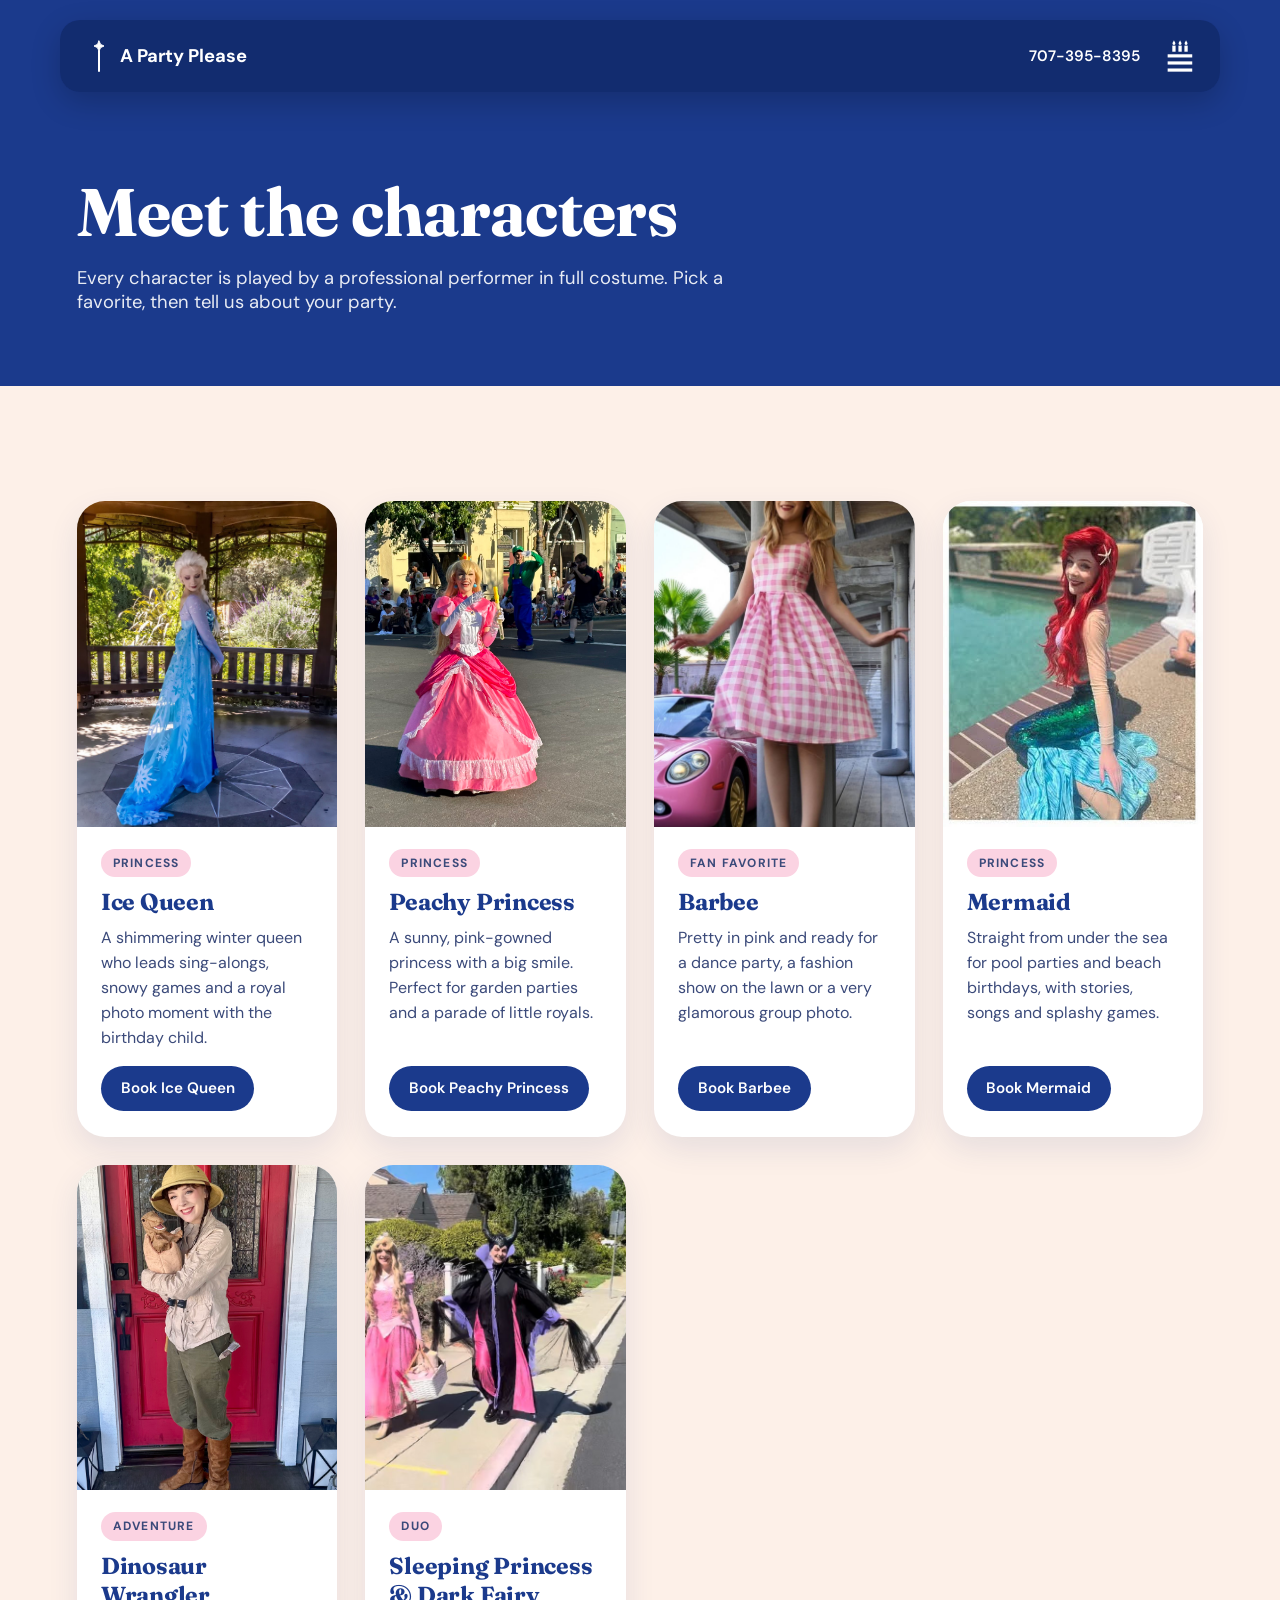
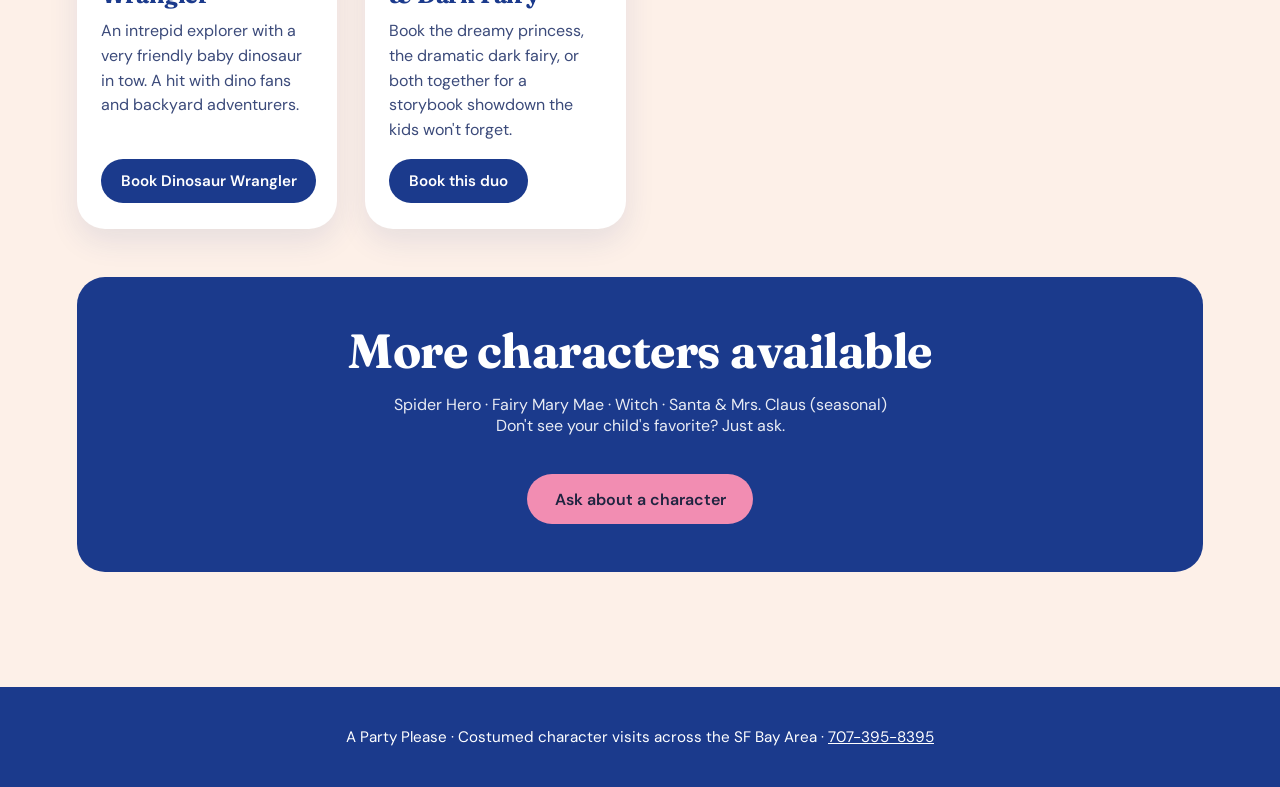
==== commit 2f334ef6: "Compress Sleeping Princess & Dark Fairy photo (3 MB PNG -> 180 KB JPG)" ====
--- a/characters.html
+++ b/characters.html
@@ -384,7 +384,7 @@
 <!-- /wp:group -->
 <!-- wp:group {"className":"apl-card"} -->
 <div class="wp-block-group apl-card"><!-- wp:image {"sizeSlug":"large","linkDestination":"none"} -->
-<figure class="wp-block-image size-large"><img src="images/aurora%20and%20maleficent.png" alt="Sleeping Princess and Dark Fairy performers posing together in front of a house"/></figure>
+<figure class="wp-block-image size-large"><img src="images/aurora-and-maleficent.jpg" alt="Sleeping Princess and Dark Fairy performers posing together in front of a house"/></figure>
 <!-- /wp:image -->
 
 <!-- wp:group {"className":"apl-card-body"} -->
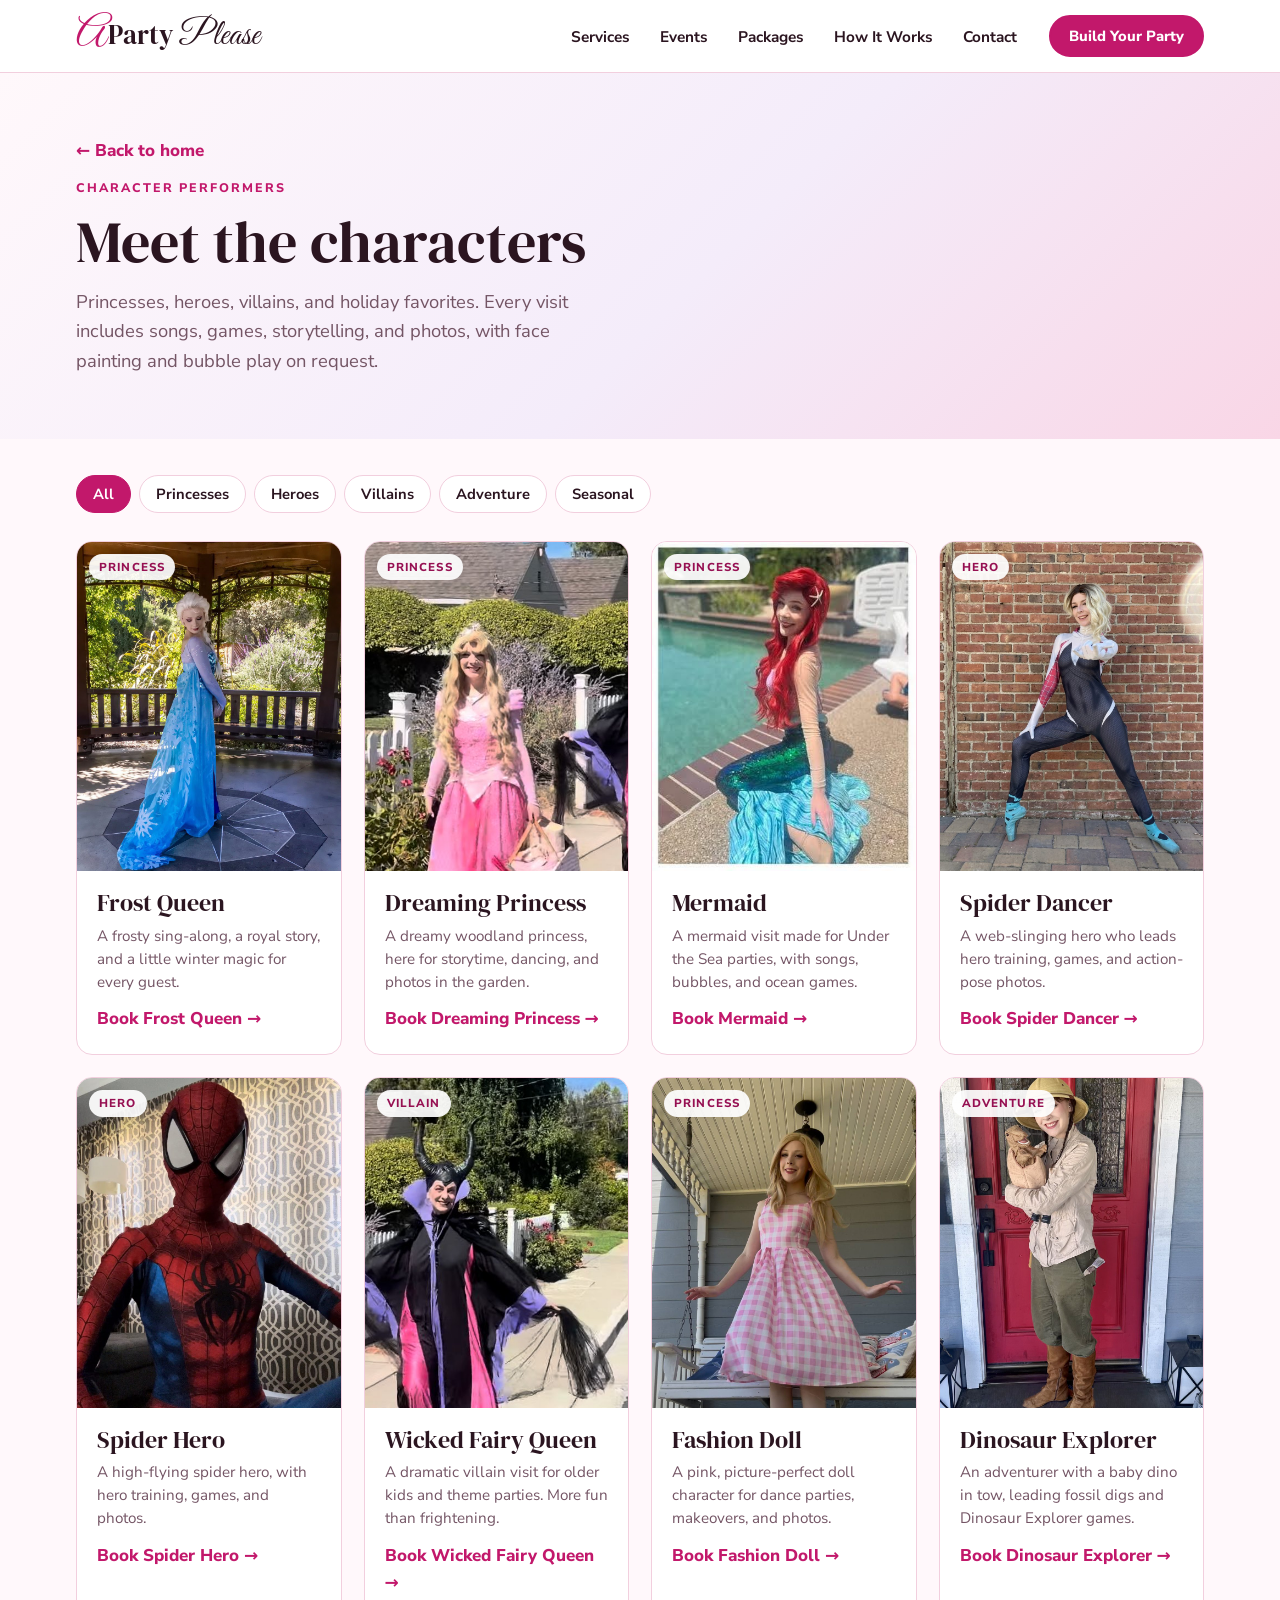
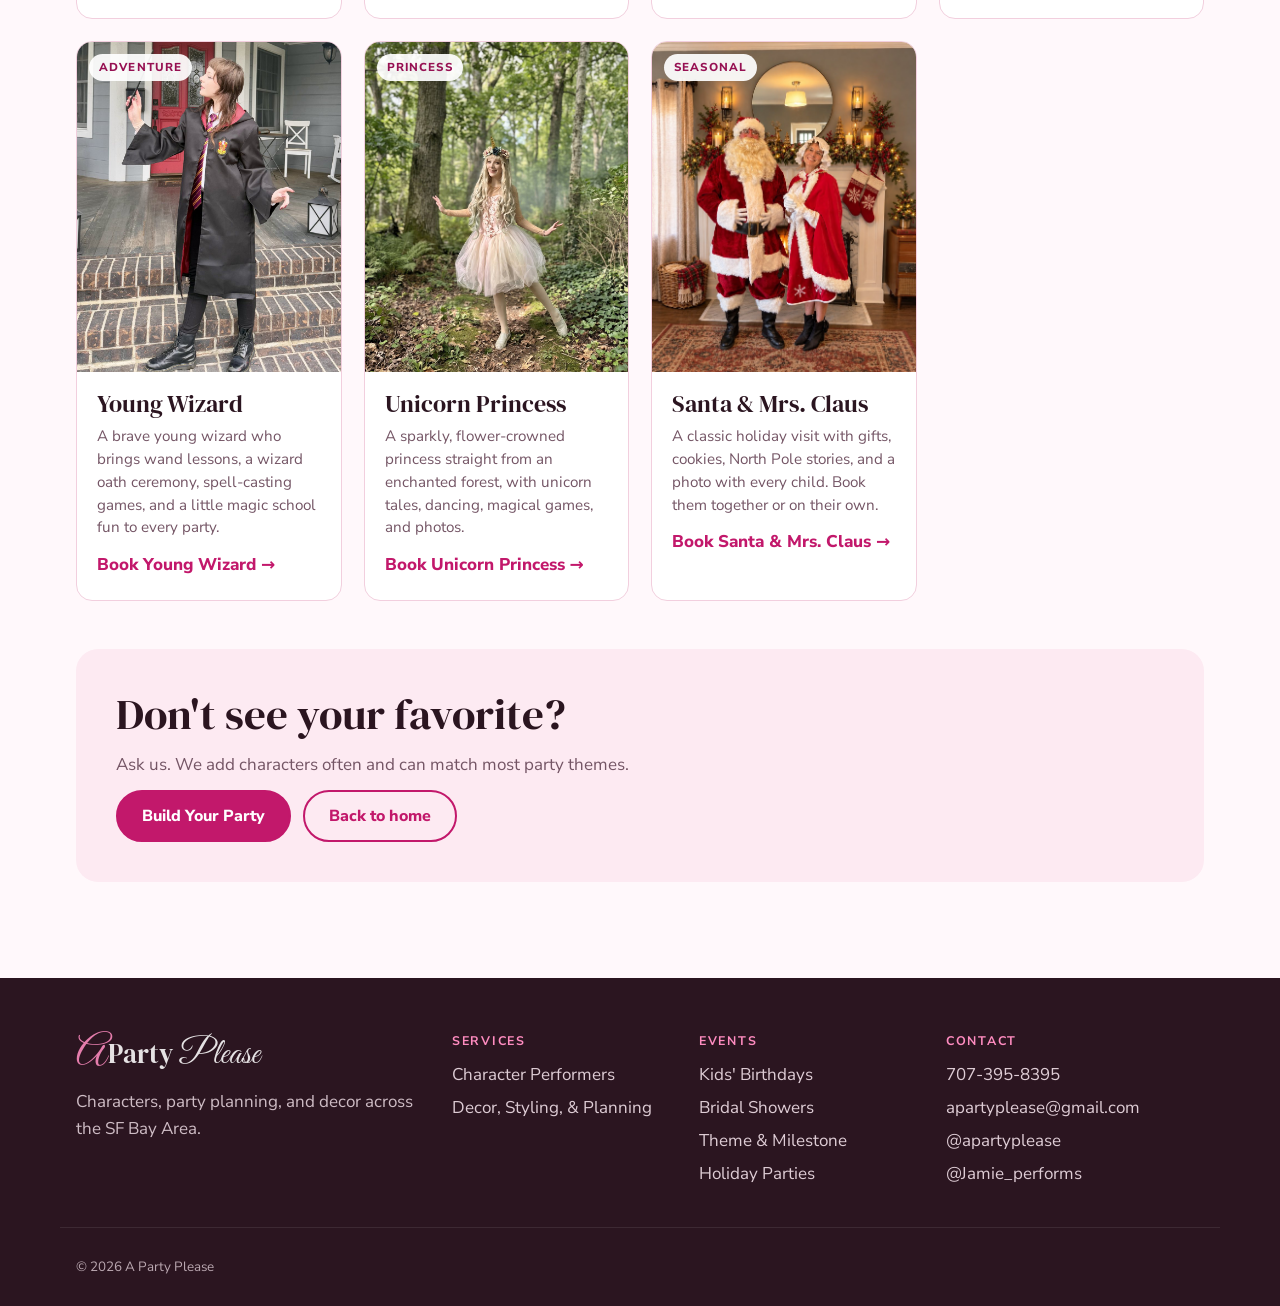
==== commit 73c544b9: "Launch new site from staging Replaces the old WordPress-style pages with the staging build (home, ch" ====
--- a/characters.html
+++ b/characters.html
@@ -1,433 +1,199 @@
-<!doctype html><html lang="en"><head><meta charset="utf-8"><meta name="viewport" content="width=device-width,initial-scale=1">
-<title>A Party Please — Characters</title>
-<link rel="preconnect" href="https://fonts.googleapis.com"><link rel="preconnect" href="https://fonts.gstatic.com" crossorigin>
-<link href="https://fonts.googleapis.com/css2?family=DM+Sans:wght@400;500;600;700&family=Fraunces:ital,opsz,wght@0,9..144,600;0,9..144,700;1,9..144,600&display=swap" rel="stylesheet">
-<style>
-*,*::before,*::after{box-sizing:border-box}
-body{margin:0;font-family:"DM Sans",system-ui,sans-serif;color:#1f2440;background:#FDF0E8;-webkit-font-smoothing:antialiased}
-h1,h2,h3{font-family:"Fraunces",Georgia,serif;font-weight:700;letter-spacing:-.01em}
-img{max-width:100%;height:auto}
-a{color:inherit}
-.has-text-align-center{text-align:center}
-.alignwide{max-width:1200px;margin-left:auto;margin-right:auto}
-.apl-section>*:not(.alignwide),.apl-page-hero>*{max-width:1200px;margin-left:auto;margin-right:auto}
-.apl-section>.has-text-align-center{max-width:760px}
-.wp-block-cover{position:relative;display:flex;overflow:hidden}
-.wp-block-cover__image-background{position:absolute;inset:0;width:100%;height:100%;object-fit:cover;z-index:0}
-.wp-block-cover__background{position:absolute;inset:0;z-index:1}
-.wp-block-cover__inner-container{position:relative;z-index:2;width:100%}
-.wp-block-columns{display:flex;flex-wrap:nowrap;gap:2em}
-.wp-block-column{flex:1 1 0;min-width:0}
-@media(max-width:781px){.wp-block-columns{flex-wrap:wrap}.wp-block-column{flex-basis:100%}}
-.wp-block-buttons{display:flex;flex-wrap:wrap;gap:.6em}
-.wp-block-button__link{display:inline-block}
-figure{margin:0}
-/* preview-only header, mimics the site's floating Extendable header */
-.pv-header{position:fixed;top:20px;left:50%;transform:translateX(-50%);width:min(1160px,calc(100% - 32px));z-index:50;display:flex;align-items:center;gap:16px;padding:12px 16px 12px 28px;border-radius:20px;background:rgba(18,42,107,.86);backdrop-filter:blur(10px);color:#fff;box-shadow:0 10px 30px rgba(0,0,0,.2)}
-.pv-logo{display:flex;align-items:center;gap:10px;font-weight:700;font-size:1.15rem;text-decoration:none;margin-right:auto}
-.pv-phone{font-weight:600;text-decoration:none;font-size:.95rem}
-@media(max-width:560px){.pv-phone{display:none}}
-.wp-block-navigation__responsive-container-open{border:0;cursor:pointer;display:grid;place-items:center}
-.wp-block-navigation__responsive-container{display:none;position:fixed;inset:0;z-index:100;padding:32px}
-.wp-block-navigation__responsive-container.is-menu-open{display:flex;flex-direction:column;align-items:center;justify-content:center;gap:4px}
-.wp-block-navigation-item__content{color:#fff;text-decoration:none}
-.pv-close{position:absolute;top:28px;right:28px;background:none;border:0;color:#fff;font-size:2rem;cursor:pointer}
-.pv-footer{background:#1B3A8C;color:#fff;padding:40px 24px;text-align:center;font-size:.95rem}
-.pv-footer a{color:#fff}
+<!doctype html>
+<html lang="en">
+<head>
+  <meta charset="utf-8">
+  <meta name="viewport" content="width=device-width, initial-scale=1, viewport-fit=cover">
+  <title>Characters | A Party Please</title>
+  <meta name="description" content="Meet the A Party Please characters: princesses, heroes, villains, and holiday favorites for Bay Area birthday parties and events.">
+  <link rel="preconnect" href="https://fonts.googleapis.com">
+  <link rel="preconnect" href="https://fonts.gstatic.com" crossorigin>
+  <link rel="stylesheet" href="https://fonts.googleapis.com/css2?family=DM+Serif+Display:ital@0;1&family=Great+Vibes&family=Nunito+Sans:opsz,wght@6..12,400;6..12,600;6..12,800&display=swap">
+  <link rel="stylesheet" href="css/styles.css">
+</head>
+<body>
+  <a class="skip" href="#main">Skip to content</a>
 
-/* =========================================================
-   A Party Please — custom styles
-   Paste into: Appearance → Editor → Styles (half-moon icon)
-   → ⋮ menu → Additional CSS. Replace anything already there.
-   ========================================================= */
+  <header class="site-header">
+    <div class="wrap header-row">
+      <a class="logo" href="index.html" aria-label="A Party Please home">
+        <span class="logo-a">A</span><span class="logo-party">Party</span><span class="logo-please">Please</span>
+      </a>
 
-:root {
-  /* Six-color palette: navy + cream foundation, pink = party, gold = sparkle */
-  --apl-navy: #1B3A8C;        /* brand: headings, primary buttons, strip, menu */
-  --apl-navy-dark: #122A6B;   /* deep: header bar, footer, hero overlay */
-  --apl-cream: #FDF0E8;       /* base background */
-  --apl-blush: #FBD3E2;       /* soft: alternate sections, tags */
-  --apl-pink: #F28DB2;        /* accent: Book buttons, hero italic, hover */
-  --apl-gold: #FFC94D;        /* sparkle only: eyebrow, ✦ marks, focus ring */
-  /* Text */
-  --apl-ink: #1F2440;         /* dark text on pink buttons */
-  --apl-text: #3B4A7A;        /* all body text */
-  --apl-radius: 28px;
-}
+      <nav class="main-nav" id="main-nav" aria-label="Main">
+        <ul>
+          <li><a href="index.html#services">Services</a></li>
+          <li><a href="index.html#events">Events</a></li>
+          <li><a href="index.html#bundle">Packages</a></li>
+          <li><a href="index.html#how">How It Works</a></li>
+          <li><a href="index.html#contact">Contact</a></li>
+        </ul>
+      </nav>
 
-html { scroll-behavior: smooth; }
-[id] { scroll-margin-top: 120px; }   /* anchors land below the floating header */
+      <a class="btn btn-small header-cta" href="index.html#build">Build Your Party</a>
 
-/* ---------- Header bar: deep navy instead of the theme's brown-black glass ---------- */
-header .ext-header-glass,
-header .ext-header--dark {
-  background-color: rgba(18, 42, 107, .86) !important;
-}
+      <button class="cake-toggle" id="cake-toggle" aria-label="Open menu" aria-expanded="false" aria-controls="main-nav">
+        <svg viewBox="0 0 40 40" width="40" height="40" aria-hidden="true">
+          <g class="flames">
+            <path class="flame" d="M12 5c1.7 2.1 1.7 3.6 0 4.6-1.7-1-1.7-2.5 0-4.6z"/>
+            <path class="flame" d="M20 3c1.7 2.1 1.7 3.6 0 4.6-1.7-1-1.7-2.5 0-4.6z"/>
+            <path class="flame" d="M28 5c1.7 2.1 1.7 3.6 0 4.6-1.7-1-1.7-2.5 0-4.6z"/>
+          </g>
+          <rect class="candle" x="11" y="10.5" width="2" height="7" rx="1"/>
+          <rect class="candle" x="19" y="8.5" width="2" height="9" rx="1"/>
+          <rect class="candle" x="27" y="10.5" width="2" height="7" rx="1"/>
+          <rect class="tier" x="7" y="17.5" width="26" height="7" rx="2"/>
+          <path class="frosting" d="M7 20.5c2.2 2 4.3 2 6.5 0s4.3-2 6.5 0 4.3 2 6.5 0 4.3-2 6.5 0" fill="none"/>
+          <rect class="tier" x="4" y="26" width="32" height="9" rx="2"/>
+        </svg>
+      </button>
+    </div>
+  </header>
 
-/* ---------- Cake hamburger menu (simple white cake: 3 candles + 3 bars) ---------- */
-.wp-block-navigation__responsive-container-open {
-  width: 48px;
-  height: 48px;
-  padding: 0;
-  border-radius: 14px;
-  background: url("data:image/svg+xml,%3Csvg xmlns='http://www.w3.org/2000/svg' viewBox='100 58 230 278' fill='%23fff'%3E%3Cpath d='M165.5 68C169.5 78 177.5 86 177.5 95A12 12 0 0 1 153.5 95C153.5 86 161.5 78 165.5 68Z'/%3E%3Cpath d='M215.5 68C219.5 78 227.5 86 227.5 95A12 12 0 0 1 203.5 95C203.5 86 211.5 78 215.5 68Z'/%3E%3Cpath d='M264.5 68C268.5 78 276.5 86 276.5 95A12 12 0 0 1 252.5 95C252.5 86 260.5 78 264.5 68Z'/%3E%3Crect x='152' y='112' width='27' height='50'/%3E%3Crect x='202' y='112' width='27' height='50'/%3E%3Crect x='251' y='112' width='27' height='50'/%3E%3Crect x='114' y='183' width='201' height='26'/%3E%3Crect x='114' y='241' width='201' height='26'/%3E%3Crect x='114' y='299' width='201' height='26'/%3E%3C/svg%3E") center / 34px 34px no-repeat;
-  transition: transform .2s ease;
-}
-.wp-block-navigation__responsive-container-open svg { opacity: 0; }
-.wp-block-navigation__responsive-container-open:hover,
-.wp-block-navigation__responsive-container-open:focus-visible { transform: rotate(-6deg) scale(1.08); }
-.wp-block-navigation__responsive-container-open:focus-visible { outline: 2px solid var(--apl-gold); outline-offset: 3px; }
+  <main id="main">
+    <section class="page-hero">
+      <div class="wrap">
+        <p class="crumbs"><a href="index.html">← Back to home</a></p>
+        <p class="eyebrow">Character performers</p>
+        <h1>Meet the characters</h1>
+        <p class="lead">Princesses, heroes, villains, and holiday favorites. Every visit includes songs, games, storytelling, and photos, with face painting and bubble play on request.</p>
+      </div>
+    </section>
 
-/* Full-screen menu once the cake is tapped */
-.wp-block-navigation__responsive-container.is-menu-open {
-  background: var(--apl-navy) !important;
-  color: #fff !important;
-}
-.wp-block-navigation__responsive-container.is-menu-open .wp-block-navigation-item__content {
-  font-size: clamp(1.6rem, 5vw, 2.4rem);
-  font-weight: 700;
-  padding: .3em 0;
-}
-.wp-block-navigation__responsive-container.is-menu-open .wp-block-navigation-item__content:hover { color: var(--apl-gold); }
+    <section class="section char-section">
+      <div class="wrap">
+        <div class="filter-row" role="group" aria-label="Filter characters">
+          <button class="chip-btn" type="button" data-filter="all" aria-pressed="true">All</button>
+          <button class="chip-btn" type="button" data-filter="princess" aria-pressed="false">Princesses</button>
+          <button class="chip-btn" type="button" data-filter="hero" aria-pressed="false">Heroes</button>
+          <button class="chip-btn" type="button" data-filter="villain" aria-pressed="false">Villains</button>
+          <button class="chip-btn" type="button" data-filter="adventure" aria-pressed="false">Adventure</button>
+          <button class="chip-btn" type="button" data-filter="seasonal" aria-pressed="false">Seasonal</button>
+        </div>
+        <ul class="char-grid" id="char-grid">
+          <li class="char-card" data-cat="princess">
+            <div class="char-photo"><img src="images/characters/ice-queen.jpg" alt="Frost Queen character" loading="lazy" decoding="async"><span class="char-tag">Princess</span></div>
+            <div class="char-body">
+              <h2>Frost Queen</h2>
+              <p>A frosty sing-along, a royal story, and a little winter magic for every guest.</p>
+              <a class="text-link" href="index.html?character=Frost+Queen#build">Book Frost Queen →</a>
+            </div>
+          </li>
+          <li class="char-card" data-cat="princess">
+            <div class="char-photo"><img src="images/characters/aurora.jpg" alt="Dreaming Princess character" loading="lazy" decoding="async"><span class="char-tag">Princess</span></div>
+            <div class="char-body">
+              <h2>Dreaming Princess</h2>
+              <p>A dreamy woodland princess, here for storytime, dancing, and photos in the garden.</p>
+              <a class="text-link" href="index.html?character=Dreaming+Princess#build">Book Dreaming Princess →</a>
+            </div>
+          </li>
+          <li class="char-card" data-cat="princess">
+            <div class="char-photo"><img src="images/characters/mermaid.jpg" alt="Mermaid character" loading="lazy" decoding="async"><span class="char-tag">Princess</span></div>
+            <div class="char-body">
+              <h2>Mermaid</h2>
+              <p>A mermaid visit made for Under the Sea parties, with songs, bubbles, and ocean games.</p>
+              <a class="text-link" href="index.html?character=Mermaid#build">Book Mermaid →</a>
+            </div>
+          </li>
+          <li class="char-card" data-cat="hero">
+            <div class="char-photo"><img src="images/characters/spider-gwen.jpg" alt="Spider Dancer character" loading="lazy" decoding="async"><span class="char-tag">Hero</span></div>
+            <div class="char-body">
+              <h2>Spider Dancer</h2>
+              <p>A web-slinging hero who leads hero training, games, and action-pose photos.</p>
+              <a class="text-link" href="index.html?character=Spider+Dancer#build">Book Spider Dancer →</a>
+            </div>
+          </li>
+          <li class="char-card" data-cat="hero">
+            <div class="char-photo"><img src="images/characters/spider-man.jpg" alt="Spider Hero character" loading="lazy" decoding="async"><span class="char-tag">Hero</span></div>
+            <div class="char-body">
+              <h2>Spider Hero</h2>
+              <p>A high-flying spider hero, with hero training, games, and photos.</p>
+              <a class="text-link" href="index.html?character=Spider+Hero#build">Book Spider Hero →</a>
+            </div>
+          </li>
+          <li class="char-card" data-cat="villain">
+            <div class="char-photo"><img src="images/characters/maleficent.jpg" alt="Wicked Fairy Queen character" loading="lazy" decoding="async"><span class="char-tag">Villain</span></div>
+            <div class="char-body">
+              <h2>Wicked Fairy Queen</h2>
+              <p>A dramatic villain visit for older kids and theme parties. More fun than frightening.</p>
+              <a class="text-link" href="index.html?character=Wicked+Fairy+Queen#build">Book Wicked Fairy Queen →</a>
+            </div>
+          </li>
+          <li class="char-card" data-cat="princess">
+            <div class="char-photo"><img src="images/characters/fashion-doll.jpg" alt="Fashion Doll character" loading="lazy" decoding="async"><span class="char-tag">Princess</span></div>
+            <div class="char-body">
+              <h2>Fashion Doll</h2>
+              <p>A pink, picture-perfect doll character for dance parties, makeovers, and photos.</p>
+              <a class="text-link" href="index.html?character=Fashion+Doll#build">Book Fashion Doll →</a>
+            </div>
+          </li>
+          <li class="char-card" data-cat="adventure">
+            <div class="char-photo"><img src="images/characters/dinosaur-explorer.jpg" alt="Dinosaur Explorer character" loading="lazy" decoding="async"><span class="char-tag">Adventure</span></div>
+            <div class="char-body">
+              <h2>Dinosaur Explorer</h2>
+              <p>An adventurer with a baby dino in tow, leading fossil digs and Dinosaur Explorer games.</p>
+              <a class="text-link" href="index.html?character=Dinosaur+Explorer#build">Book Dinosaur Explorer →</a>
+            </div>
+          </li>
+          <li class="char-card" data-cat="adventure">
+            <div class="char-photo"><img src="images/characters/gryffindor-wizard.jpg" alt="Young Wizard character" loading="lazy" decoding="async"><span class="char-tag">Adventure</span></div>
+            <div class="char-body">
+              <h2>Young Wizard</h2>
+              <p>A brave young wizard who brings wand lessons, a wizard oath ceremony, spell-casting games, and a little magic school fun to every party.</p>
+              <a class="text-link" href="index.html?character=Young+Wizard#build">Book Young Wizard →</a>
+            </div>
+          </li>
+          <li class="char-card" data-cat="princess">
+            <div class="char-photo"><img src="images/characters/unicorn-princess.jpg" alt="Unicorn Princess character" loading="lazy" decoding="async"><span class="char-tag">Princess</span></div>
+            <div class="char-body">
+              <h2>Unicorn Princess</h2>
+              <p>A sparkly, flower-crowned princess straight from an enchanted forest, with unicorn tales, dancing, magical games, and photos.</p>
+              <a class="text-link" href="index.html?character=Unicorn+Princess#build">Book Unicorn Princess →</a>
+            </div>
+          </li>
+          <li class="char-card" data-cat="seasonal">
+            <div class="char-photo"><img src="images/characters/santa-and-mrs-claus.jpg" alt="Santa Claus and Mrs. Claus by a decorated fireplace" loading="lazy" decoding="async"><span class="char-tag">Seasonal</span></div>
+            <div class="char-body">
+              <h2>Santa &amp; Mrs. Claus</h2>
+              <p>A classic holiday visit with gifts, cookies, North Pole stories, and a photo with every child. Book them together or on their own.</p>
+              <a class="text-link" href="index.html?character=Santa+%26+Mrs.+Claus#build">Book Santa &amp; Mrs. Claus →</a>
+            </div>
+          </li>
+        </ul>
 
-/* ---------- Buttons ---------- */
-.apl-btn .wp-block-button__link,
-.apl-btn-ghost .wp-block-button__link {
-  border-radius: 999px;
-  padding: .9em 1.7em;
-  font-weight: 600;
-  text-decoration: none;
-  transition: transform .15s ease, background-color .15s ease;
-}
-.apl-btn .wp-block-button__link { background: var(--apl-pink); color: var(--apl-ink); }
-.apl-btn .wp-block-button__link:hover { background: #f7a8c4; transform: translateY(-2px); }
-.apl-btn-ghost .wp-block-button__link { background: transparent; color: #fff; border: 2px solid rgba(255,255,255,.85); }
-.apl-btn-ghost .wp-block-button__link:hover { background: rgba(255,255,255,.14); transform: translateY(-2px); }
-.apl-btn--navy .wp-block-button__link { background: var(--apl-navy); color: #fff; }
-.apl-btn--navy .wp-block-button__link:hover { background: var(--apl-navy-dark); }
-.apl-btn--navy .wp-block-button__link:focus-visible,
-.apl-btn .wp-block-button__link:focus-visible { outline: 2px solid var(--apl-gold); outline-offset: 3px; }
+        <div class="char-cta">
+          <h2>Don't see your favorite?</h2>
+          <p>Ask us. We add characters often and can match most party themes.</p>
+          <div class="btn-row">
+            <a class="btn" href="index.html#build">Build Your Party</a>
+            <a class="btn btn-ghost" href="index.html">Back to home</a>
+          </div>
+        </div>
+      </div>
+    </section>
+  </main>
 
-/* ---------- Hero: Ice Queen photo behind the landing text ---------- */
-.wp-block-cover.apl-hero {
-  min-height: 100vh;
-  min-height: 100svh;
-  padding: 150px clamp(20px, 6vw, 88px) 72px;
-  align-items: flex-end;
-}
-.wp-block-cover.apl-hero .wp-block-cover__image-background { object-position: 62% 22%; }
-.wp-block-cover.apl-hero .wp-block-cover__background {
-  opacity: 1 !important;
-  background: linear-gradient(100deg, rgba(18,42,107,.88) 0%, rgba(18,42,107,.62) 38%, rgba(18,42,107,.05) 72%),
-              linear-gradient(0deg, rgba(18,42,107,.55) 0%, rgba(18,42,107,0) 45%) !important;
-}
-.apl-hero .wp-block-cover__inner-container { max-width: 620px; margin: 0 !important; color: #fff; }
-.apl-hero .apl-eyebrow {
-  display: inline-block;
-  font-size: .85rem;
-  font-weight: 700;
-  letter-spacing: .14em;
-  text-transform: uppercase;
-  color: var(--apl-gold);
-  margin: 0 0 1rem;
-}
-.apl-hero h1 {
-  color: #fff;
-  font-size: clamp(2.5rem, 6.4vw, 4.8rem);
-  line-height: 1.02;
-  margin: 0 0 1.2rem;
-  text-wrap: balance;
-}
-.apl-hero h1 em { font-style: italic; color: var(--apl-pink); }
-.apl-hero p.apl-lede { font-size: clamp(1.05rem, 1.6vw, 1.25rem); line-height: 1.55; color: rgba(255,255,255,.92); max-width: 34em; margin: 0 0 2rem; }
-.apl-hero .wp-block-buttons { gap: 12px; }
+  <footer class="site-footer">
+    <div class="wrap footer-grid">
+      <div>
+        <a class="logo logo-light" href="index.html"><span class="logo-a">A</span><span class="logo-party">Party</span><span class="logo-please">Please</span></a>
+        <p>Characters, party planning, and decor across the SF Bay Area.</p>
+      </div>
+      <div>
+        <h4>Services</h4>
+        <ul><li><a href="characters.html">Character Performers</a></li><li><a href="index.html#services">Decor, Styling, &amp; Planning</a></li></ul>
+      </div>
+      <div>
+        <h4>Events</h4>
+        <ul><li><a href="index.html#events">Kids' Birthdays</a></li><li><a href="index.html#events">Bridal Showers</a></li><li><a href="index.html#events">Theme &amp; Milestone</a></li><li><a href="index.html#events">Holiday Parties</a></li></ul>
+      </div>
+      <div>
+        <h4>Contact</h4>
+        <ul><li><a href="tel:+17073958395">707-395-8395</a></li><li><a href="mailto:apartyplease@gmail.com">apartyplease@gmail.com</a></li><li><a href="https://www.instagram.com/apartyplease/" rel="noopener">@apartyplease</a></li><li><a href="https://www.instagram.com/jamie_performs/" rel="noopener">@Jamie_performs</a></li></ul>
+      </div>
+    </div>
+    <div class="wrap fine-print">© <span id="year">2026</span> A Party Please</div>
+  </footer>
 
-@media (max-width: 700px) {
-  .wp-block-cover.apl-hero { padding-top: 120px; }
-  .wp-block-cover.apl-hero .wp-block-cover__image-background { object-position: 60% 15%; }
-  .wp-block-cover.apl-hero .wp-block-cover__background {
-    background: linear-gradient(0deg, rgba(18,42,107,.94) 0%, rgba(18,42,107,.7) 42%, rgba(18,42,107,.05) 75%) !important;
-  }
-}
-
-/* ---------- Trust strip ---------- */
-.apl-strip { background: var(--apl-navy); color: #fff; padding: 22px clamp(20px, 6vw, 88px) !important; margin-top: 0 !important; }
-.apl-strip .wp-block-columns { margin: 0; gap: 12px 32px; }
-.apl-strip p { margin: 0; font-weight: 600; font-size: .98rem; text-align: center; }
-.apl-strip p::before { content: "✦ "; color: var(--apl-gold); }
-
-/* ---------- Generic sections ---------- */
-.apl-section { padding: clamp(64px, 9vw, 120px) clamp(20px, 6vw, 88px) !important; margin-top: 0 !important; }
-.apl-section--cream { background: var(--apl-cream); }
-.apl-section--peach,
-.apl-section--blush { background: var(--apl-blush); }   /* --peach kept as an alias so existing pages still work */
-.apl-section h2 { color: var(--apl-navy); font-size: clamp(2rem, 4vw, 3rem); line-height: 1.1; margin: 0 0 .6rem; }
-.apl-section .apl-sub { color: var(--apl-text); font-size: 1.1rem; max-width: 40em; margin: 0 auto 2.6rem; }
-
-/* ---------- Featured characters (home) ---------- */
-.apl-featured.wp-block-columns { gap: 20px; }
-.apl-featured .wp-block-image { margin: 0; }
-.apl-featured .wp-block-image img {
-  width: 100%;
-  aspect-ratio: 3 / 4;
-  object-fit: cover;
-  border-radius: var(--apl-radius);
-  box-shadow: 0 12px 30px rgba(27,58,140,.14);
-  transition: transform .25s ease;
-}
-.apl-featured .wp-block-image a:hover img { transform: translateY(-6px) rotate(-1deg); }
-.apl-featured figcaption { text-align: center; font-weight: 700; color: var(--apl-navy); margin-top: .7rem; font-size: 1.05rem; }
-
-/* ---------- How it works ---------- */
-.apl-steps.wp-block-columns { gap: 20px; }
-.apl-step {
-  background: #fff;
-  border-top: 5px solid var(--apl-pink);
-  border-radius: var(--apl-radius);
-  padding: 32px 28px !important;
-  box-shadow: 0 12px 30px rgba(27,58,140,.08);
-}
-.apl-step .apl-num {
-  width: 46px; height: 46px; border-radius: 50%;
-  display: grid; place-items: center;
-  background: var(--apl-navy); color: #fff; font-weight: 700; font-size: 1.1rem;
-  margin: 0 0 1rem;
-}
-.apl-step h3 { color: var(--apl-navy); font-size: 1.35rem; margin: 0 0 .5rem; }
-.apl-step p { margin: 0; color: var(--apl-text); line-height: 1.55; }
-
-/* ---------- Booking section ---------- */
-.apl-book-card { background: #fff; border-radius: var(--apl-radius); padding: clamp(28px, 5vw, 56px) !important; max-width: 760px; margin-left: auto !important; margin-right: auto !important; box-shadow: 0 16px 40px rgba(27,58,140,.1); }
-.apl-book-card .wpforms-container { margin: 0; }
-.apl-contact-line { text-align: center; color: var(--apl-text); }
-.apl-contact-line a { color: var(--apl-navy); font-weight: 700; }
-
-/* ---------- Characters page ---------- */
-.apl-page-hero { background: var(--apl-navy); color: #fff; padding: 170px clamp(20px, 6vw, 88px) 72px !important; margin-top: 0 !important; }
-.apl-page-hero h1 { color: #fff; font-size: clamp(2.4rem, 6vw, 4.2rem); margin: 0 0 .8rem; }
-.apl-page-hero p { color: rgba(255,255,255,.9); font-size: 1.15rem; max-width: 36em; margin: 0; }
-
-.apl-chars.wp-block-group { display: grid !important; grid-template-columns: repeat(auto-fill, minmax(260px, 1fr)); gap: 28px; }
-.apl-chars > * { margin: 0 !important; }
-.apl-card { background: #fff; border-radius: var(--apl-radius); overflow: hidden; box-shadow: 0 12px 30px rgba(27,58,140,.1); display: flex; flex-direction: column; padding: 0 !important; }
-.apl-card .wp-block-image { margin: 0; }
-.apl-card .wp-block-image img { width: 100%; aspect-ratio: 4 / 5; object-fit: cover; display: block; }
-.apl-card-body { padding: 22px 24px 26px !important; display: flex; flex-direction: column; gap: 10px; flex: 1; }
-.apl-card-body > * { margin: 0 !important; }
-.apl-card h3 { color: var(--apl-navy); font-size: 1.45rem; }
-.apl-card p { color: var(--apl-text); line-height: 1.55; }
-.apl-card .wp-block-buttons { margin-top: auto !important; padding-top: 6px; }
-
-/* One tag style for every category; the word itself tells them apart */
-.apl-tag { display: inline-block; align-self: flex-start; font-size: .75rem !important; font-weight: 700; letter-spacing: .1em; text-transform: uppercase; padding: 5px 12px; border-radius: 999px; background: var(--apl-blush); color: var(--apl-navy); }
-
-.apl-more { background: var(--apl-navy); color: #fff; border-radius: var(--apl-radius); padding: clamp(28px, 5vw, 48px) !important; text-align: center; }
-.apl-more h2 { color: #fff; }
-.apl-more p { color: rgba(255,255,255,.9); }
-
-/* Respect reduced-motion settings */
-@media (prefers-reduced-motion: reduce) {
-  * { transition: none !important; animation: none !important; scroll-behavior: auto !important; }
-}
-
-/* ---------- Small-screen tweaks ---------- */
-.apl-btns-center { justify-content: center; margin-top: 2.4rem; }
-@media (max-width: 781px) {
-  .apl-featured.wp-block-columns { flex-wrap: wrap !important; }
-  .apl-featured .wp-block-column { flex-basis: calc(50% - 10px) !important; flex-grow: 0; }
-  .apl-strip .wp-block-column { flex-basis: 100% !important; }
-}
-.apl-card .wp-block-button__link { white-space: nowrap; padding: .8em 1.3em; font-size: .95rem; }
-.apl-more { margin-top: 48px !important; }
-</style></head><body>
-<header class="pv-header"><a class="pv-logo" href="index.html"><svg width="22" height="34" viewBox="0 0 22 34" fill="none" stroke="#fff" stroke-width="2" stroke-linecap="round"><path d="M11 12v20"/><path d="M11 2l1.6 3.4L16 7l-3.4 1.6L11 12 9.4 8.6 6 7l3.4-1.6z" fill="#fff" stroke-width="1"/></svg>A Party Please</a><a class="pv-phone" href="tel:+17073958395">707-395-8395</a>
-<button class="wp-block-navigation__responsive-container-open" aria-label="Open menu" onclick="document.getElementById('menu').classList.add('is-menu-open')"><svg width="24" height="24" viewBox="0 0 24 24"></svg></button></header>
-<div id="menu" class="wp-block-navigation__responsive-container" role="dialog" aria-label="Menu"><button class="pv-close" aria-label="Close menu" onclick="document.getElementById('menu').classList.remove('is-menu-open')">✕</button>
-<a class="wp-block-navigation-item__content" href="index.html">Home</a><a class="wp-block-navigation-item__content" href="characters.html">Characters</a><a class="wp-block-navigation-item__content" href="index.html#how-it-works">How It Works</a><a class="wp-block-navigation-item__content" href="index.html#book">Book Now</a></div>
-<main>
-<!-- wp:group {"align":"full","className":"apl-page-hero","layout":{"type":"constrained"}} -->
-<div class="wp-block-group alignfull apl-page-hero"><!-- wp:heading {"level":1,"align":"wide"} -->
-<h1 class="wp-block-heading alignwide">Meet the characters</h1>
-<!-- /wp:heading -->
-
-<!-- wp:paragraph {"align":"left"} -->
-<p class="has-text-align-left">Every character is played by a professional performer in full costume. Pick a favorite, then tell us about your party.</p>
-<!-- /wp:paragraph --></div>
-<!-- /wp:group -->
-
-<!-- wp:group {"align":"full","className":"apl-section apl-section--cream","layout":{"type":"constrained"}} -->
-<div class="wp-block-group alignfull apl-section apl-section--cream"><!-- wp:group {"align":"wide","className":"apl-chars"} -->
-<div class="wp-block-group alignwide apl-chars"><!-- wp:group {"className":"apl-card"} -->
-<div class="wp-block-group apl-card"><!-- wp:image {"sizeSlug":"large","linkDestination":"none"} -->
-<figure class="wp-block-image size-large"><img src="images/0851F627-E769-412A-8A32-ADDC3B7867D4.JPG" alt="Ice Queen performer in a sparkling blue gown"/></figure>
-<!-- /wp:image -->
-
-<!-- wp:group {"className":"apl-card-body"} -->
-<div class="wp-block-group apl-card-body"><!-- wp:paragraph {"className":"apl-tag apl-tag--princess"} -->
-<p class="apl-tag apl-tag--princess">Princess</p>
-<!-- /wp:paragraph -->
-
-<!-- wp:heading {"level":3} -->
-<h3 class="wp-block-heading">Ice Queen</h3>
-<!-- /wp:heading -->
-
-<!-- wp:paragraph -->
-<p>A shimmering winter queen who leads sing-alongs, snowy games and a royal photo moment with the birthday child.</p>
-<!-- /wp:paragraph -->
-
-<!-- wp:buttons -->
-<div class="wp-block-buttons"><!-- wp:button {"className":"apl-btn apl-btn--navy"} -->
-<div class="wp-block-button apl-btn apl-btn--navy"><a class="wp-block-button__link wp-element-button" href="index.html#book">Book Ice Queen</a></div>
-<!-- /wp:button --></div>
-<!-- /wp:buttons --></div>
-<!-- /wp:group --></div>
-<!-- /wp:group -->
-<!-- wp:group {"className":"apl-card"} -->
-<div class="wp-block-group apl-card"><!-- wp:image {"sizeSlug":"large","linkDestination":"none"} -->
-<figure class="wp-block-image size-large"><img src="images/Princess%20Peach%20-%20parade%20-IMG_6211.jpg" alt="Peachy Princess performer in a pink gown at a parade"/></figure>
-<!-- /wp:image -->
-
-<!-- wp:group {"className":"apl-card-body"} -->
-<div class="wp-block-group apl-card-body"><!-- wp:paragraph {"className":"apl-tag apl-tag--princess"} -->
-<p class="apl-tag apl-tag--princess">Princess</p>
-<!-- /wp:paragraph -->
-
-<!-- wp:heading {"level":3} -->
-<h3 class="wp-block-heading">Peachy Princess</h3>
-<!-- /wp:heading -->
-
-<!-- wp:paragraph -->
-<p>A sunny, pink-gowned princess with a big smile. Perfect for garden parties and a parade of little royals.</p>
-<!-- /wp:paragraph -->
-
-<!-- wp:buttons -->
-<div class="wp-block-buttons"><!-- wp:button {"className":"apl-btn apl-btn--navy"} -->
-<div class="wp-block-button apl-btn apl-btn--navy"><a class="wp-block-button__link wp-element-button" href="index.html#book">Book Peachy Princess</a></div>
-<!-- /wp:button --></div>
-<!-- /wp:buttons --></div>
-<!-- /wp:group --></div>
-<!-- /wp:group -->
-<!-- wp:group {"className":"apl-card"} -->
-<div class="wp-block-group apl-card"><!-- wp:image {"sizeSlug":"large","linkDestination":"none"} -->
-<figure class="wp-block-image size-large"><img src="images/IMG_20260920_084348~2.jpg" alt="Barbee performer in a pink gingham dress"/></figure>
-<!-- /wp:image -->
-
-<!-- wp:group {"className":"apl-card-body"} -->
-<div class="wp-block-group apl-card-body"><!-- wp:paragraph {"className":"apl-tag apl-tag--princess"} -->
-<p class="apl-tag apl-tag--princess">Fan favorite</p>
-<!-- /wp:paragraph -->
-
-<!-- wp:heading {"level":3} -->
-<h3 class="wp-block-heading">Barbee</h3>
-<!-- /wp:heading -->
-
-<!-- wp:paragraph -->
-<p>Pretty in pink and ready for a dance party, a fashion show on the lawn or a very glamorous group photo.</p>
-<!-- /wp:paragraph -->
-
-<!-- wp:buttons -->
-<div class="wp-block-buttons"><!-- wp:button {"className":"apl-btn apl-btn--navy"} -->
-<div class="wp-block-button apl-btn apl-btn--navy"><a class="wp-block-button__link wp-element-button" href="index.html#book">Book Barbee</a></div>
-<!-- /wp:button --></div>
-<!-- /wp:buttons --></div>
-<!-- /wp:group --></div>
-<!-- /wp:group -->
-<!-- wp:group {"className":"apl-card"} -->
-<div class="wp-block-group apl-card"><!-- wp:image {"sizeSlug":"large","linkDestination":"none"} -->
-<figure class="wp-block-image size-large"><img src="images/Mermaid%20-%20IMG_1716.jpg" alt="Mermaid performer with red hair and a sequined tail beside a pool"/></figure>
-<!-- /wp:image -->
-
-<!-- wp:group {"className":"apl-card-body"} -->
-<div class="wp-block-group apl-card-body"><!-- wp:paragraph {"className":"apl-tag apl-tag--princess"} -->
-<p class="apl-tag apl-tag--princess">Princess</p>
-<!-- /wp:paragraph -->
-
-<!-- wp:heading {"level":3} -->
-<h3 class="wp-block-heading">Mermaid</h3>
-<!-- /wp:heading -->
-
-<!-- wp:paragraph -->
-<p>Straight from under the sea for pool parties and beach birthdays, with stories, songs and splashy games.</p>
-<!-- /wp:paragraph -->
-
-<!-- wp:buttons -->
-<div class="wp-block-buttons"><!-- wp:button {"className":"apl-btn apl-btn--navy"} -->
-<div class="wp-block-button apl-btn apl-btn--navy"><a class="wp-block-button__link wp-element-button" href="index.html#book">Book Mermaid</a></div>
-<!-- /wp:button --></div>
-<!-- /wp:buttons --></div>
-<!-- /wp:group --></div>
-<!-- /wp:group -->
-<!-- wp:group {"className":"apl-card"} -->
-<div class="wp-block-group apl-card"><!-- wp:image {"sizeSlug":"large","linkDestination":"none"} -->
-<figure class="wp-block-image size-large"><img src="images/Dinosaur%20and%20archeologist%20C1D22B0B-053D-4C6A-A054-ECB842B725B3.jpeg" alt="Dinosaur Wrangler performer in explorer gear holding a baby dinosaur"/></figure>
-<!-- /wp:image -->
-
-<!-- wp:group {"className":"apl-card-body"} -->
-<div class="wp-block-group apl-card-body"><!-- wp:paragraph {"className":"apl-tag apl-tag--adventure"} -->
-<p class="apl-tag apl-tag--adventure">Adventure</p>
-<!-- /wp:paragraph -->
-
-<!-- wp:heading {"level":3} -->
-<h3 class="wp-block-heading">Dinosaur Wrangler</h3>
-<!-- /wp:heading -->
-
-<!-- wp:paragraph -->
-<p>An intrepid explorer with a very friendly baby dinosaur in tow. A hit with dino fans and backyard adventurers.</p>
-<!-- /wp:paragraph -->
-
-<!-- wp:buttons -->
-<div class="wp-block-buttons"><!-- wp:button {"className":"apl-btn apl-btn--navy"} -->
-<div class="wp-block-button apl-btn apl-btn--navy"><a class="wp-block-button__link wp-element-button" href="index.html#book">Book Dinosaur Wrangler</a></div>
-<!-- /wp:button --></div>
-<!-- /wp:buttons --></div>
-<!-- /wp:group --></div>
-<!-- /wp:group -->
-<!-- wp:group {"className":"apl-card"} -->
-<div class="wp-block-group apl-card"><!-- wp:image {"sizeSlug":"large","linkDestination":"none"} -->
-<figure class="wp-block-image size-large"><img src="images/aurora-and-maleficent.jpg" alt="Sleeping Princess and Dark Fairy performers posing together in front of a house"/></figure>
-<!-- /wp:image -->
-
-<!-- wp:group {"className":"apl-card-body"} -->
-<div class="wp-block-group apl-card-body"><!-- wp:paragraph {"className":"apl-tag apl-tag--villain"} -->
-<p class="apl-tag apl-tag--villain">Duo</p>
-<!-- /wp:paragraph -->
-
-<!-- wp:heading {"level":3} -->
-<h3 class="wp-block-heading">Sleeping Princess &amp; Dark Fairy</h3>
-<!-- /wp:heading -->
-
-<!-- wp:paragraph -->
-<p>Book the dreamy princess, the dramatic dark fairy, or both together for a storybook showdown the kids won't forget.</p>
-<!-- /wp:paragraph -->
-
-<!-- wp:buttons -->
-<div class="wp-block-buttons"><!-- wp:button {"className":"apl-btn apl-btn--navy"} -->
-<div class="wp-block-button apl-btn apl-btn--navy"><a class="wp-block-button__link wp-element-button" href="index.html#book">Book this duo</a></div>
-<!-- /wp:button --></div>
-<!-- /wp:buttons --></div>
-<!-- /wp:group --></div>
-<!-- /wp:group -->
-</div>
-<!-- /wp:group -->
-
-<!-- wp:group {"align":"wide","className":"apl-more","layout":{"type":"constrained"}} -->
-<div class="wp-block-group alignwide apl-more"><!-- wp:heading {"textAlign":"center"} -->
-<h2 class="wp-block-heading has-text-align-center">More characters available</h2>
-<!-- /wp:heading -->
-
-<!-- wp:paragraph {"align":"center"} -->
-<p class="has-text-align-center">Spider Hero · Fairy Mary Mae · Witch · Santa &amp; Mrs. Claus (seasonal)<br>Don't see your child's favorite? Just ask.</p>
-<!-- /wp:paragraph -->
-
-<!-- wp:buttons {"className":"apl-btns-center","layout":{"type":"flex","justifyContent":"center"}} -->
-<div class="wp-block-buttons apl-btns-center"><!-- wp:button {"className":"apl-btn"} -->
-<div class="wp-block-button apl-btn"><a class="wp-block-button__link wp-element-button" href="index.html#book">Ask about a character</a></div>
-<!-- /wp:button --></div>
-<!-- /wp:buttons --></div>
-<!-- /wp:group --></div>
-<!-- /wp:group -->
-
-</main>
-<footer class="pv-footer">A Party Please · Costumed character visits across the SF Bay Area · <a href="tel:+17073958395">707-395-8395</a></footer>
-<script>document.querySelectorAll('#menu a').forEach(a=>a.addEventListener('click',()=>document.getElementById('menu').classList.remove('is-menu-open')))</script>
-</body></html>
+  <script src="js/main.js"></script>
+</body>
+</html>
--- a/css/styles.css
+++ b/css/styles.css
@@ -0,0 +1,282 @@
+/* A Party Please — Version B home prototype
+   Layout: one long scroll. Hero sells the whole party, then services, events, a bundle, steps, reviews, and the quote form. */
+
+:root {
+  --bg: #FFF8FB;
+  --surface: #FFFFFF;
+  --tint: #FDEAF2;
+  --ink: #2B1520;
+  --muted: #745565;
+  --accent: #C2186B;
+  --accent-dark: #961052;
+  --gold: #E39B2D;
+  --line: #F2CFDE;
+  --ph-a: #F8D5E3;
+  --ph-b: #FCE7EF;
+
+  --font-display: "DM Serif Display", Georgia, "Times New Roman", serif;
+  --font-script: "Great Vibes", "Brush Script MT", cursive;
+  --font-body: "Nunito Sans", "Segoe UI", system-ui, -apple-system, sans-serif;
+
+  --radius: 16px;
+  --gutter-l: max(16px, env(safe-area-inset-left, 0px));
+  --gutter-r: max(16px, env(safe-area-inset-right, 0px));
+}
+
+*, *::before, *::after { box-sizing: border-box; }
+[hidden] { display: none !important; }
+html { scroll-behavior: smooth; scroll-padding-top: 84px; }
+@media (prefers-reduced-motion: reduce) { html { scroll-behavior: auto; } }
+body { margin: 0; background: var(--bg); color: var(--ink); font-family: var(--font-body); font-size: 17px; line-height: 1.6; }
+img { max-width: 100%; display: block; }
+a { color: inherit; }
+h1, h2, h3, h4 { margin: 0; text-wrap: balance; line-height: 1.15; }
+h2 { font-family: var(--font-display); font-weight: 400; font-size: clamp(1.9rem, 4vw, 2.7rem); }
+h3 { font-size: 1.12rem; font-weight: 800; }
+p { margin: 0; }
+
+.wrap { max-width: 1160px; margin: 0 auto; padding-left: var(--gutter-l); padding-right: var(--gutter-r); }
+.skip { position: absolute; left: -999px; top: 8px; background: var(--ink); color: #fff; padding: 8px 14px; border-radius: 8px; z-index: 100; }
+.skip:focus { left: 16px; }
+
+:focus-visible { outline: 3px solid var(--gold); outline-offset: 2px; }
+
+.eyebrow { font-size: .78rem; font-weight: 800; letter-spacing: .16em; text-transform: uppercase; color: var(--accent); }
+.todo { font-size: .8rem; font-weight: 700; color: var(--muted); background: var(--tint); border-radius: 999px; padding: 2px 10px; margin-left: 6px; }
+.todo-note { color: var(--muted); font-style: italic; }
+
+/* Buttons */
+.btn { display: inline-flex; align-items: center; justify-content: center; gap: 8px; font: 800 1rem var(--font-body); text-decoration: none;
+  padding: 13px 24px; border-radius: 999px; border: 2px solid var(--accent); background: var(--accent); color: #fff; cursor: pointer; transition: background .15s, transform .15s; }
+.btn:hover { background: var(--accent-dark); border-color: var(--accent-dark); }
+.btn:active { transform: translateY(1px); }
+.btn-ghost { background: transparent; color: var(--accent); }
+.btn-ghost:hover { background: var(--tint); color: var(--accent-dark); }
+.btn-small { padding: 9px 18px; font-size: .92rem; }
+.btn-row { display: flex; flex-wrap: wrap; gap: 12px; }
+.text-link { font-weight: 800; color: var(--accent); text-decoration: none; }
+.text-link:hover { text-decoration: underline; }
+
+/* Photo placeholders: swap for <img> when photography is ready */
+.ph { position: relative; background: repeating-linear-gradient(135deg, var(--ph-a) 0 16px, var(--ph-b) 16px 32px); }
+.ph::after { content: "Photo: " attr(data-label); position: absolute; left: 10px; bottom: 10px; font-size: .72rem; font-weight: 700;
+  color: var(--muted); background: rgba(255,255,255,.85); padding: 3px 8px; border-radius: 6px; }
+
+/* Logo — echoes the printed menu: script A, roman Party, script Please */
+.logo { display: inline-flex; align-items: baseline; text-decoration: none; color: var(--ink); white-space: nowrap; line-height: 1; }
+.logo-a { font-family: var(--font-script); font-size: 2.6rem; color: var(--accent); margin-right: 2px; }
+.logo-party { font-family: var(--font-display); font-size: 1.7rem; margin-right: 6px; }
+.logo-please { font-family: var(--font-script); font-size: 2.2rem; }
+.logo-light { color: #fff; }
+.logo-light .logo-a { color: #FF8CC0; }
+
+/* Header */
+.site-header { position: sticky; top: 0; z-index: 50; background: rgba(255,255,255,.96); backdrop-filter: blur(8px); border-bottom: 1px solid var(--line); padding-top: env(safe-area-inset-top, 0px); }
+.header-row { display: flex; align-items: center; gap: 20px; min-height: 72px; }
+.main-nav { margin-left: auto; }
+.main-nav > ul { list-style: none; margin: 0; padding: 0; display: flex; align-items: center; gap: 6px; }
+.main-nav a, .menu-trigger { display: block; padding: 10px 12px; border-radius: 10px; font: 700 .96rem var(--font-body); color: var(--ink); text-decoration: none; background: none; border: 0; cursor: pointer; }
+.main-nav a:hover, .menu-trigger:hover { color: var(--accent); background: var(--tint); }
+.menu-trigger::after { content: ""; display: inline-block; width: 7px; height: 7px; border-right: 2px solid currentColor; border-bottom: 2px solid currentColor; transform: rotate(45deg) translateY(-3px); margin-left: 8px; }
+.has-menu { position: relative; }
+.dropdown { list-style: none; margin: 0; padding: 8px; position: absolute; top: calc(100% + 6px); left: 0; min-width: 230px; background: var(--surface);
+  border: 1px solid var(--line); border-radius: 14px; box-shadow: 0 18px 40px -20px rgba(120, 20, 70, .35); display: none; }
+.has-menu.open .dropdown { display: block; }
+@media (hover: hover) and (min-width: 961px) { .has-menu:hover .dropdown { display: block; } }
+.dropdown a { font-weight: 600; }
+
+.cake-toggle { display: none; margin-left: auto; background: none; border: 0; padding: 4px; cursor: pointer; border-radius: 10px; }
+.cake-toggle .tier, .cake-toggle .candle { fill: var(--accent); }
+.cake-toggle .frosting { stroke: #fff; stroke-width: 1.6; stroke-linecap: round; }
+.cake-toggle .flame { fill: var(--gold); transform-origin: center bottom; transform-box: fill-box; }
+@media (prefers-reduced-motion: no-preference) {
+  .cake-toggle .flame { animation: flicker 1.8s ease-in-out infinite; }
+  .cake-toggle .flame:nth-child(2) { animation-delay: .35s; }
+  .cake-toggle .flame:nth-child(3) { animation-delay: .7s; }
+}
+@keyframes flicker { 50% { transform: scaleY(.75); } }
+.cake-toggle[aria-expanded="true"] .flames { opacity: .25; } /* candles "blown out" when open */
+
+@media (max-width: 960px) {
+  .cake-toggle { display: block; }
+  .header-cta { display: none; }
+  .main-nav { position: absolute; left: 0; right: 0; top: 100%; background: var(--surface); border-bottom: 1px solid var(--line);
+    box-shadow: 0 20px 30px -20px rgba(120, 20, 70, .3); max-height: calc(100vh - 72px); overflow-y: auto; }
+  .main-nav[hidden] { display: none; }
+  .main-nav > ul { flex-direction: column; align-items: stretch; gap: 0; padding: 8px var(--gutter-r) 20px var(--gutter-l); }
+  .main-nav > ul > li { border-top: 1px solid var(--line); }
+  .main-nav a, .menu-trigger { padding: 14px 4px; width: 100%; text-align: left; }
+  .dropdown { position: static; box-shadow: none; border: 0; padding: 0 0 8px 14px; min-width: 0; }
+}
+
+/* Image protection: no drag, no selection, no iOS long-press save menu */
+img { -webkit-user-drag: none; user-drag: none; user-select: none; -webkit-user-select: none; -webkit-touch-callout: none; }
+
+/* Hero — full-bleed Ice Queen photo with a deep navy gradient, white copy, gold eyebrow, pink accent
+   (same treatment as the live apartyplease.com hero) */
+.hero { --hero-navy: 18, 42, 107; --hero-pink: #F28DB2; --hero-gold: #FFC94D;
+  position: relative; isolation: isolate; overflow: hidden; display: flex; align-items: flex-end;
+  min-height: calc(100vh - 73px); min-height: calc(100svh - 73px); background: rgb(var(--hero-navy)); color: #fff; }
+.hero-bg { position: absolute; inset: 0; width: 100%; height: 100%; object-fit: cover; object-position: 62% 22%; z-index: -2; }
+.hero::before { content: ""; position: absolute; inset: 0; z-index: -1;
+  background: linear-gradient(100deg, rgba(var(--hero-navy), .88) 0%, rgba(var(--hero-navy), .62) 38%, rgba(var(--hero-navy), .05) 72%),
+              linear-gradient(0deg, rgba(var(--hero-navy), .55) 0%, rgba(var(--hero-navy), 0) 45%); }
+.hero .wrap { width: 100%; }
+.hero-card { max-width: 620px; display: grid; gap: 18px; padding-block: 120px clamp(56px, 8vh, 88px); }
+.hero .eyebrow { color: var(--hero-gold); font-size: .85rem; letter-spacing: .14em; }
+.hero h1 { font-family: var(--font-display); font-weight: 400; color: #fff; font-size: clamp(2.6rem, 6.4vw, 4.8rem); line-height: 1.02; text-wrap: balance; }
+.hero h1 em { color: var(--hero-pink); }
+.hero .lead { color: rgba(255,255,255,.92); font-size: clamp(1.05rem, 1.6vw, 1.25rem); max-width: 34em; }
+.hero .btn { background: var(--hero-pink); border-color: var(--hero-pink); color: #1F2440; }
+.hero .btn:hover { background: #fff; border-color: #fff; color: #1F2440; }
+.hero .btn-ghost { background: transparent; border-color: #fff; color: #fff; }
+.hero .btn-ghost:hover { background: rgba(255,255,255,.14); color: #fff; }
+.lead { font-size: 1.15rem; color: var(--muted); max-width: 46ch; }
+@media (max-width: 700px) {
+  .hero-bg { object-position: 60% 15%; }
+  .hero::before { background: linear-gradient(0deg, rgba(var(--hero-navy), .94) 0%, rgba(var(--hero-navy), .7) 42%, rgba(var(--hero-navy), .05) 75%); }
+  .hero-card { padding-top: 220px; }
+}
+
+/* Sections */
+.section { padding-block: clamp(56px, 8vw, 96px); }
+.tint { background: var(--tint); }
+.section-head { display: grid; gap: 10px; max-width: 62ch; margin-bottom: 32px; }
+.section-head > p:not(.eyebrow) { color: var(--muted); }
+
+/* Services: 3 tiles in a row on desktop */
+.service-grid { display: grid; grid-template-columns: repeat(2, 1fr); gap: 20px; }
+.service { background: var(--surface); border: 1px solid var(--line); border-radius: var(--radius); overflow: hidden; display: flex; flex-direction: column; }
+.service .ph, .service-img { aspect-ratio: 16 / 10; }
+.service-img { display: block; width: 100%; height: auto; object-fit: cover; }
+.service-body { padding: 20px 22px 24px; display: grid; gap: 10px; flex: 1; align-content: start; }
+.service-body p { color: var(--muted); font-size: .97rem; }
+@media (max-width: 900px) {
+  .service-grid { grid-template-columns: 1fr 1fr; }
+}
+@media (max-width: 560px) { .service-grid { grid-template-columns: 1fr; } }
+
+/* Events */
+.event-grid { display: grid; grid-template-columns: repeat(4, 1fr); gap: 20px; }
+.event { text-decoration: none; display: grid; gap: 6px; align-content: start; }
+.event .ph, .event-img { aspect-ratio: 4 / 5; border-radius: var(--radius); margin-bottom: 6px; transition: transform .2s; }
+.event-img { display: block; width: 100%; height: auto; object-fit: cover; }
+.event:hover .ph, .event:hover .event-img { transform: translateY(-3px); }
+/* Mini carousel inside an event card (auto-fades; the card itself stays one link) */
+.mini-carousel { position: relative; overflow: hidden; background: var(--tint); }
+.mini-carousel img { position: absolute; inset: 0; width: 100%; height: 100%; object-fit: cover; opacity: 0; transition: opacity .8s ease; }
+.mini-carousel img.is-active { opacity: 1; }
+.mini-dots { position: absolute; left: 0; right: 0; bottom: 10px; display: flex; justify-content: center; gap: 6px; z-index: 1; }
+.mini-dots i { width: 7px; height: 7px; border-radius: 999px; background: rgba(255,255,255,.65); box-shadow: 0 0 0 1px rgba(0,0,0,.15); transition: width .25s, background .25s; }
+.mini-dots i.on { width: 18px; background: #fff; }
+@media (prefers-reduced-motion: reduce) { .mini-carousel img { transition: none; } }
+.event:hover h3 { color: var(--accent); }
+.event p { color: var(--muted); font-size: .92rem; line-height: 1.4; }
+@media (max-width: 960px) { .event-grid { grid-template-columns: repeat(2, 1fr); } }
+@media (max-width: 560px) { .event-grid { grid-template-columns: 1fr 1fr; } }
+
+.themes { margin-top: 40px; display: grid; gap: 12px; }
+.chip-list { list-style: none; margin: 0; padding: 0; display: flex; flex-wrap: wrap; gap: 10px; }
+.chip-list li { background: var(--surface); border: 1px solid var(--line); border-radius: 999px; padding: 7px 16px; font-weight: 700; font-size: .92rem; }
+
+/* Bundle */
+.bundle { display: grid; grid-template-columns: 1fr 1fr; gap: clamp(24px, 5vw, 56px); align-items: center; }
+.bundle-photo { aspect-ratio: 4 / 5; border-radius: 22px; display: block; width: 100%; max-width: 480px; height: auto; object-fit: cover; justify-self: center; }
+.bundle-body { display: grid; gap: 14px; align-content: start; }
+.bundle-body > p:not(.eyebrow):not(.price) { color: var(--muted); }
+.checks { list-style: none; margin: 0; padding: 0; display: grid; gap: 8px; }
+.checks li { padding-left: 30px; position: relative; }
+.checks li::before { content: ""; position: absolute; left: 4px; top: .45em; width: 14px; height: 8px; border-left: 3px solid var(--accent); border-bottom: 3px solid var(--accent); transform: rotate(-45deg); }
+.price { font-family: var(--font-display); font-size: 1.4rem; }
+.bundle-body .btn { justify-self: start; }
+@media (max-width: 820px) { .bundle { grid-template-columns: 1fr; } }
+
+/* Steps */
+.steps { list-style: none; margin: 0; padding: 0; display: grid; grid-template-columns: repeat(4, 1fr); gap: 20px; counter-reset: step; }
+.steps li { counter-increment: step; background: var(--surface); border-radius: var(--radius); padding: 24px 22px; display: grid; gap: 8px; align-content: start; }
+.steps li::before { content: counter(step); font-family: var(--font-display); font-size: 2.4rem; line-height: 1; color: var(--gold); }
+.steps p { color: var(--muted); font-size: .96rem; }
+@media (max-width: 900px) { .steps { grid-template-columns: 1fr 1fr; } }
+@media (max-width: 480px) { .steps { grid-template-columns: 1fr; } }
+
+/* Reviews */
+.review-grid { display: grid; grid-template-columns: repeat(auto-fit, minmax(280px, 1fr)); gap: 20px; }
+.review-grid > .review:only-child { max-width: 760px; }
+.review { margin: 0; background: var(--surface); border: 1px dashed var(--line); border-radius: var(--radius); padding: 24px; display: grid; gap: 12px; }
+.review blockquote { margin: 0; font-family: var(--font-display); font-style: italic; font-size: 1.12rem; color: var(--muted); }
+.review figcaption { font-weight: 800; font-size: .9rem; }
+.review-real { border-style: solid; }
+.review-real blockquote { color: var(--ink); font-size: 1.05rem; line-height: 1.5; }
+.review-src { font-weight: 700; color: var(--accent); text-decoration: none; margin-left: 4px; }
+.review-src:hover { text-decoration: underline; }
+@media (max-width: 820px) { .review-grid { grid-template-columns: 1fr; } }
+
+/* Build your party */
+.build { background: linear-gradient(180deg, var(--bg), var(--tint)); }
+.build-grid { display: grid; grid-template-columns: 1fr 1.25fr; gap: clamp(28px, 5vw, 64px); align-items: start; }
+.build-intro { display: grid; gap: 14px; position: sticky; top: 100px; }
+.build-intro > p:not(.eyebrow):not(.family) { color: var(--muted); }
+.contact-list { margin: 10px 0 0; display: grid; gap: 12px; }
+.contact-list dt { font-size: .74rem; font-weight: 800; letter-spacing: .12em; text-transform: uppercase; color: var(--muted); }
+.contact-list dd { margin: 0; font-size: 1.15rem; font-weight: 700; overflow-wrap: anywhere; }
+.contact-list a { text-decoration: none; color: var(--accent); }
+.contact-list a:hover { text-decoration: underline; }
+.family { font-family: var(--font-display); font-style: italic; font-size: 1.3rem; margin-top: 6px; }
+@media (max-width: 860px) { .build-grid { grid-template-columns: 1fr; } .build-intro { position: static; } }
+
+.quote-form { background: var(--surface); border: 1px solid var(--line); border-radius: 22px; padding: clamp(20px, 4vw, 32px); display: grid; gap: 16px;
+  box-shadow: 0 24px 50px -30px rgba(120, 20, 70, .35); }
+.field-row { display: grid; grid-template-columns: 1fr 1fr; gap: 14px; }
+.quote-form label { display: grid; gap: 6px; font-weight: 700; font-size: .92rem; min-width: 0; }
+.quote-form input:not([type="checkbox"]), .quote-form select, .quote-form textarea {
+  font: 400 1rem var(--font-body); color: var(--ink); background: var(--bg); border: 1px solid var(--line); border-radius: 12px; padding: 11px 13px; width: 100%; }
+.quote-form input:focus, .quote-form select:focus, .quote-form textarea:focus { border-color: var(--accent); }
+fieldset { border: 0; margin: 0; padding: 0; display: grid; gap: 8px; }
+legend { font-weight: 700; font-size: .92rem; padding: 0; margin-bottom: 8px; }
+.checks-grid { display: flex; flex-wrap: wrap; gap: 8px; }
+.quote-form .check { display: inline-flex; align-items: center; gap: 8px; border: 1px solid var(--line); border-radius: 999px; padding: 8px 14px; cursor: pointer; font-weight: 600; background: var(--bg); }
+.quote-form .check:has(input:checked) { background: var(--tint); border-color: var(--accent); color: var(--accent-dark); }
+.check input { accent-color: var(--accent); width: 16px; height: 16px; margin: 0; }
+.hp { position: absolute; left: -9999px; }
+.form-note { font-size: .86rem; color: var(--muted); }
+.quote-form .btn { justify-self: start; }
+@media (max-width: 480px) { .field-row { grid-template-columns: 1fr; } }
+
+/* Characters page */
+.page-hero { background: linear-gradient(135deg, var(--bg) 0%, #F4ECFA 55%, #F9D6E6 100%); padding-block: clamp(36px, 6vw, 64px); }
+.page-hero .wrap { display: grid; gap: 14px; }
+.page-hero h1 { font-family: var(--font-display); font-weight: 400; font-size: clamp(2.4rem, 6vw, 3.6rem); line-height: 1.05; }
+.crumbs a { font-weight: 800; color: var(--accent); text-decoration: none; }
+.crumbs a:hover { text-decoration: underline; }
+.char-section { padding-top: 36px; }
+.filter-row { display: flex; flex-wrap: wrap; gap: 8px; margin-bottom: 28px; }
+.chip-btn { font: 700 .92rem var(--font-body); color: var(--ink); background: var(--surface); border: 1px solid var(--line); border-radius: 999px; padding: 8px 16px; cursor: pointer; }
+.chip-btn:hover { border-color: var(--accent); color: var(--accent); }
+.chip-btn[aria-pressed="true"] { background: var(--accent); border-color: var(--accent); color: #fff; }
+.char-grid { list-style: none; margin: 0; padding: 0; display: grid; grid-template-columns: repeat(auto-fill, minmax(240px, 1fr)); gap: 22px; }
+.char-card { background: var(--surface); border: 1px solid var(--line); border-radius: var(--radius); overflow: hidden; display: flex; flex-direction: column; }
+.char-card[hidden] { display: none; }
+.char-photo { position: relative; aspect-ratio: 4 / 5; background: var(--tint); }
+.char-photo img, .char-photo .ph { position: absolute; inset: 0; width: 100%; height: 100%; object-fit: cover; display: block; }
+.char-tag { position: absolute; left: 12px; top: 12px; font-size: .72rem; font-weight: 800; letter-spacing: .1em; text-transform: uppercase; color: var(--accent-dark); background: rgba(255,255,255,.92); padding: 4px 10px; border-radius: 999px; }
+.char-body { padding: 18px 20px 22px; display: grid; gap: 8px; flex: 1; align-content: start; }
+.char-body h2 { font-size: 1.5rem; line-height: 1.15; }
+.char-body p { color: var(--muted); font-size: .95rem; line-height: 1.5; }
+.char-body .text-link { margin-top: 4px; }
+.char-cta { margin-top: 48px; background: var(--tint); border-radius: 22px; padding: clamp(24px, 4vw, 40px); display: grid; gap: 12px; justify-items: start; }
+.char-cta p { color: var(--muted); }
+
+/* Footer */
+.site-footer { background: var(--ink); color: #F7E6EE; padding-top: 56px; }
+.footer-grid { display: grid; grid-template-columns: 1.6fr 1fr 1fr 1.2fr; gap: 32px; }
+.footer-grid p { opacity: .8; margin-top: 12px; max-width: 34ch; }
+.site-footer h4 { font-size: .78rem; letter-spacing: .14em; text-transform: uppercase; margin-bottom: 12px; color: #FF8CC0; }
+.site-footer ul { list-style: none; margin: 0; padding: 0; display: grid; gap: 6px; }
+.site-footer a { text-decoration: none; opacity: .88; overflow-wrap: anywhere; }
+.site-footer a:hover { opacity: 1; text-decoration: underline; }
+.fine-print { padding-block: 28px; margin-top: 40px; border-top: 1px solid rgba(255,255,255,.12); font-size: .84rem; opacity: .7; }
+@media (max-width: 820px) { .footer-grid { grid-template-columns: 1fr 1fr; } }
+@media (max-width: 480px) { .footer-grid { grid-template-columns: 1fr; } }
+
+/* Booking form confirmation */
+.form-thanks { text-align: center; font-size: 1.1rem; padding: 24px 0; }
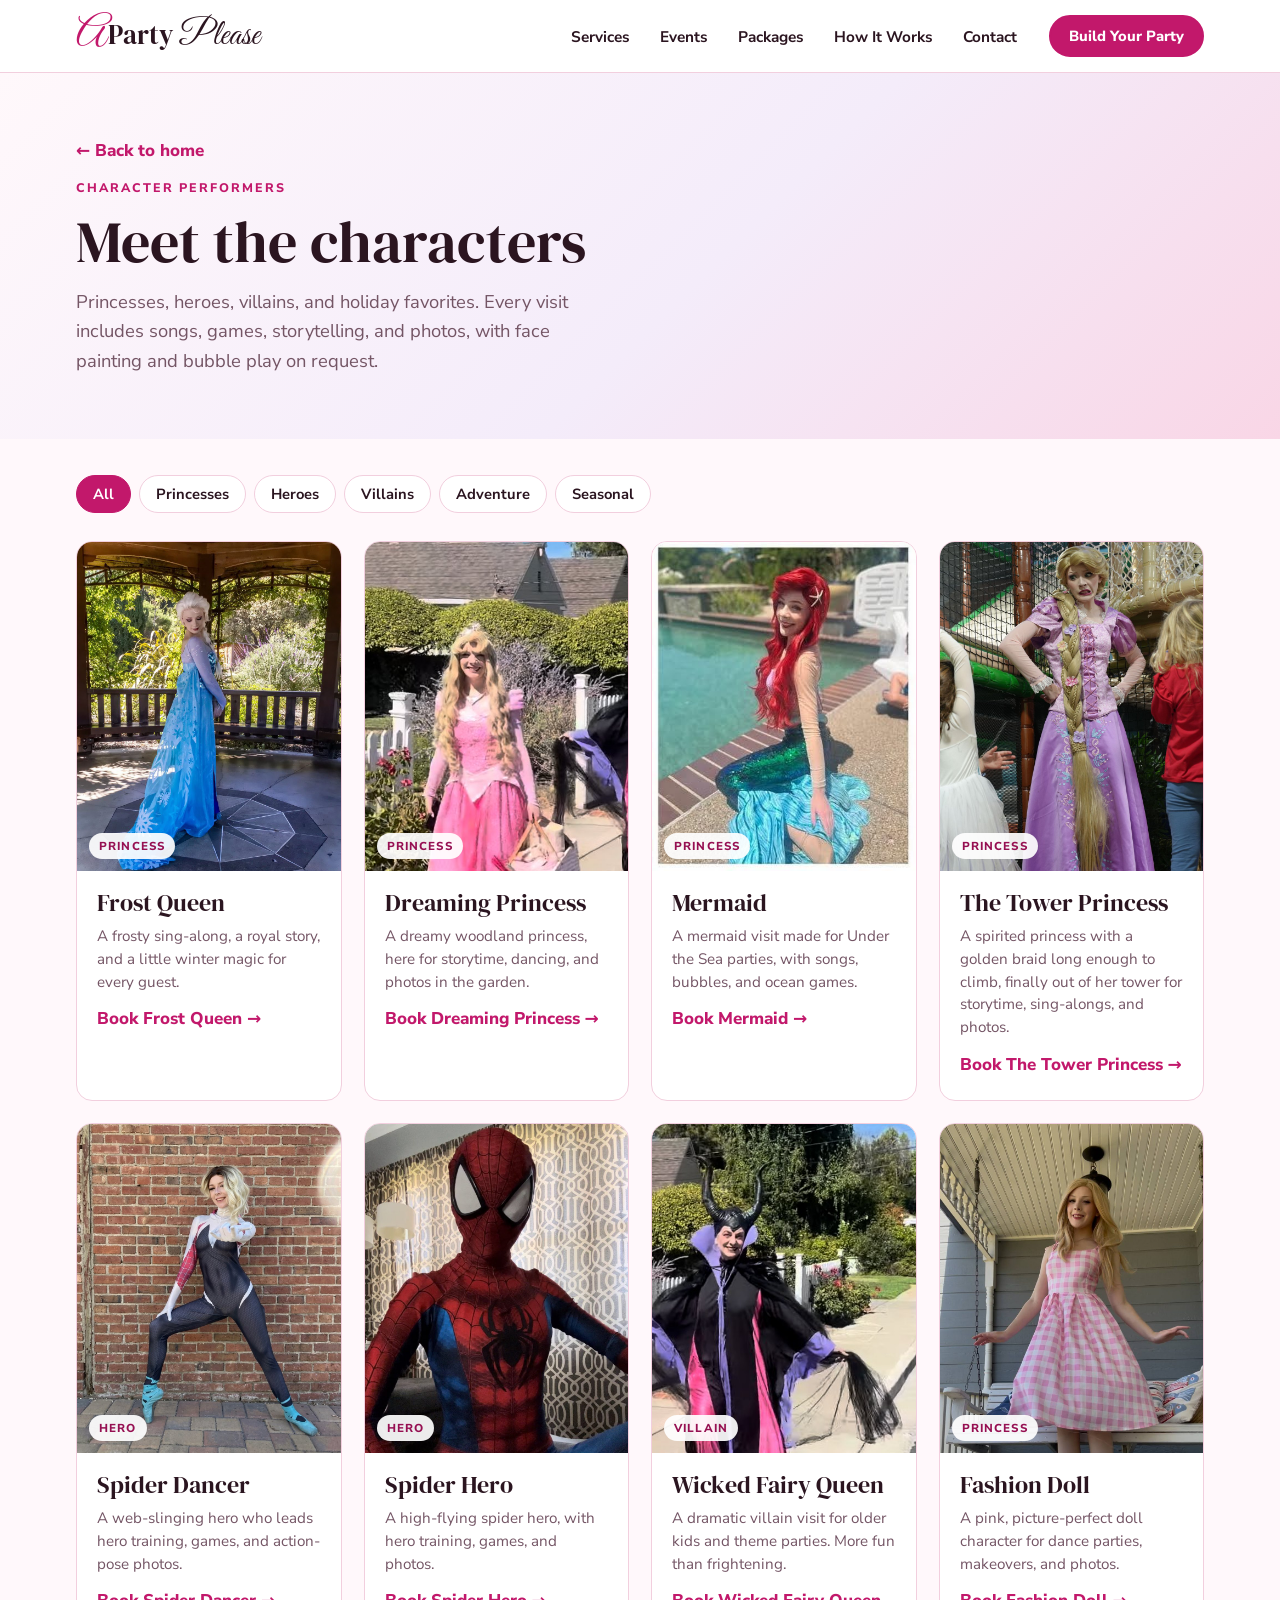
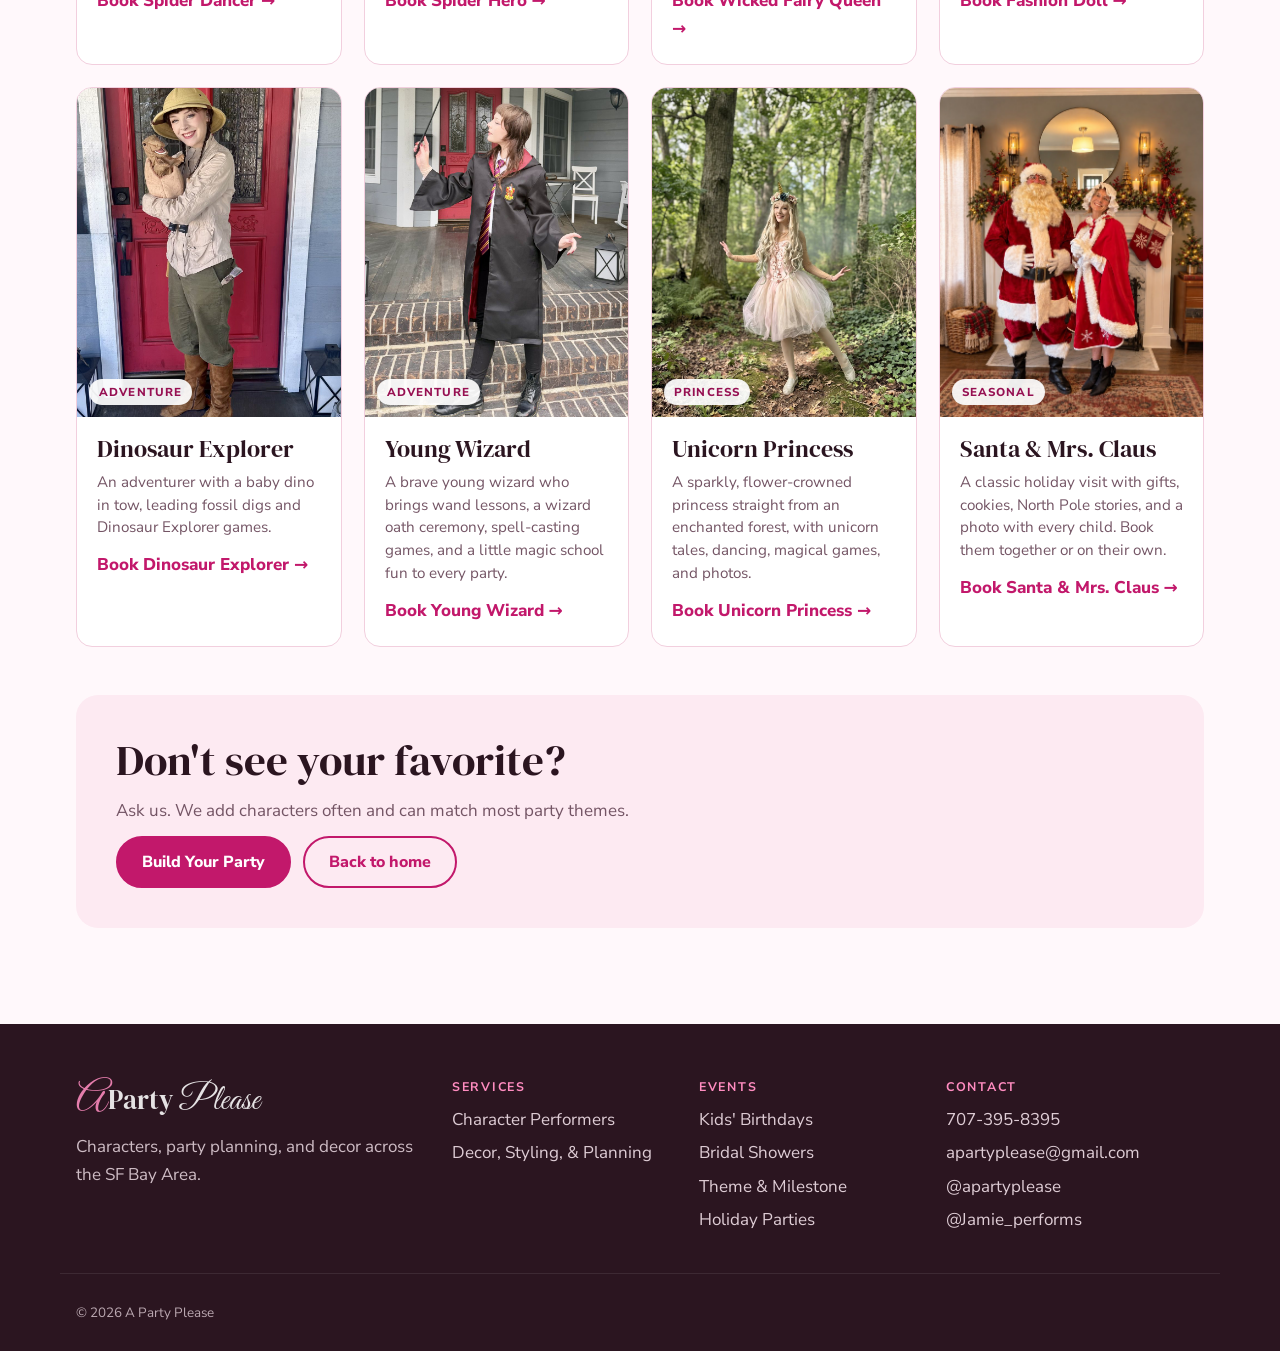
==== commit 2be2194b: "Add The Tower Princess to characters page and booking form Co-Authored-By: Claude Opus 5.5 <noreply@" ====
--- a/characters.html
+++ b/characters.html
@@ -94,6 +94,14 @@
               <a class="text-link" href="index.html?character=Mermaid#build">Book Mermaid →</a>
             </div>
           </li>
+          <li class="char-card" data-cat="princess">
+            <div class="char-photo"><img src="images/characters/tower-princess.jpg" alt="The Tower Princess character with a long golden braid" loading="lazy" decoding="async"><span class="char-tag">Princess</span></div>
+            <div class="char-body">
+              <h2>The Tower Princess</h2>
+              <p>A spirited princess with a golden braid long enough to climb, finally out of her tower for storytime, sing-alongs, and photos.</p>
+              <a class="text-link" href="index.html?character=The+Tower+Princess#build">Book The Tower Princess →</a>
+            </div>
+          </li>
           <li class="char-card" data-cat="hero">
             <div class="char-photo"><img src="images/characters/spider-gwen.jpg" alt="Spider Dancer character" loading="lazy" decoding="async"><span class="char-tag">Hero</span></div>
             <div class="char-body">
--- a/css/styles.css
+++ b/css/styles.css
@@ -258,7 +258,7 @@
 .char-card[hidden] { display: none; }
 .char-photo { position: relative; aspect-ratio: 4 / 5; background: var(--tint); }
 .char-photo img, .char-photo .ph { position: absolute; inset: 0; width: 100%; height: 100%; object-fit: cover; display: block; }
-.char-tag { position: absolute; left: 12px; top: 12px; font-size: .72rem; font-weight: 800; letter-spacing: .1em; text-transform: uppercase; color: var(--accent-dark); background: rgba(255,255,255,.92); padding: 4px 10px; border-radius: 999px; }
+.char-tag { position: absolute; left: 12px; bottom: 12px; font-size: .72rem; font-weight: 800; letter-spacing: .1em; text-transform: uppercase; color: var(--accent-dark); background: rgba(255,255,255,.92); padding: 4px 10px; border-radius: 999px; }
 .char-body { padding: 18px 20px 22px; display: grid; gap: 8px; flex: 1; align-content: start; }
 .char-body h2 { font-size: 1.5rem; line-height: 1.15; }
 .char-body p { color: var(--muted); font-size: .95rem; line-height: 1.5; }
